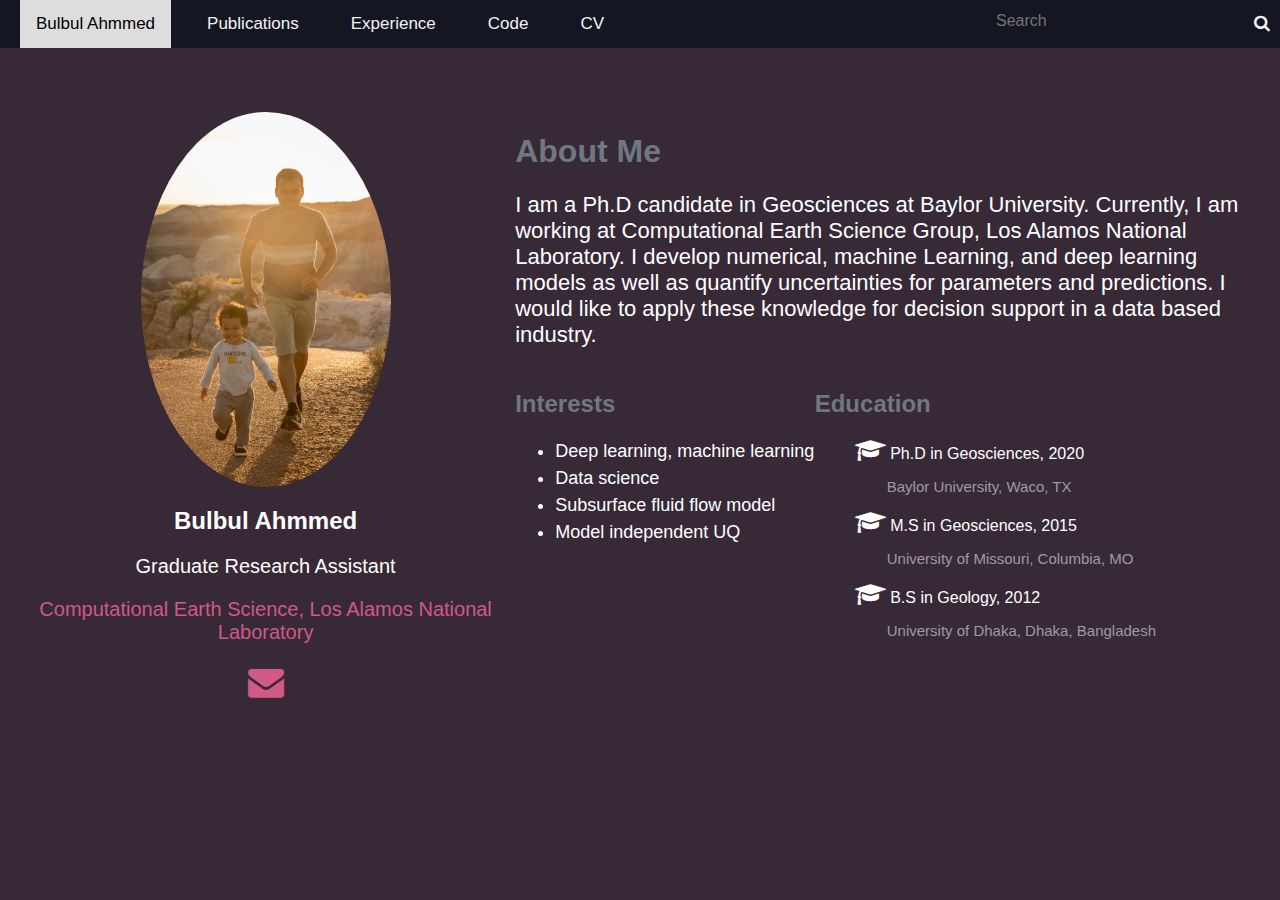
==== index.html @ 2f820716 "picture format change" ====
<!DOCTYPE html>
<html>
<head>
	<meta charset="UTF-8">
	<meta name="viewport" content="sidth=device-width,initial-scale=1.0">
	<meta http-equiv="X-UA-Compatible" content="ie=edge">
	<link rel="stylesheet" type="text/css" href="bulbulsite.css">
	<link rel="stylesheet" href="https://use.fontawesome.com/releases/v5.4.1/css/all.css">
	<link rel="stylesheet" href="https://cdnjs.cloudflare.com/ajax/libs/font-awesome/4.7.0/css/font-awesome.min.css">
	
	<title>Bulbul Ahmmed</title>
</head>

<body>
	<div id="navbar">
		  <a class="active" href="javascript:void(0)">Bulbul Ahmmed</a>
		  <a href="javascript:void(0)">Publications</a>
		  <a href="javascript:void(0)">Experience</a>
		  <a href="javascript:void(0)">Code</a>
		  <a href="javascript:void(0)">CV</a>
		
			<div class="search_box">
				<input class="input_box" type="text" name="" placeholder="Search">
				<a class="btn" href="#">
					<i class="fa fa-search"></i>
				</a>
			</div>
	</div>
	<section class="section-a">
		<div class="left">
			<img src="mysite2.jpg">
			<h2>Bulbul Ahmmed</h2>
			<p>Graduate Research Assistant</p>
			<p><a href="https://www.lanl.gov/org/ddste/aldcels/earth-environmental-sciences/computational-earth-science/index.php">Computational Earth Science, Los Alamos National Laboratory</a></p>			
			<p>
				<a href="mailto:geobgeo@yahoo.com">
				<i class="fa fa-envelope" style="font-size:36px"></i></a>
			</p>
		</div>
		
		<div class="right">
			<h1>About Me</h1>
			<p>I am a Ph.D candidate in Geosciences at Baylor University. 
			Currently, I am working at Computational Earth Science Group, Los Alamos National Laboratory.
			I develop numerical, machine Learning, and deep learning models as well as quantify uncertainties for parameters and predictions.
			I would like to apply these knowledge for decision support in a data based industry.</p>
			
			<div class="education">
				<div class="interest">
					<h2>Interests</h2>
					<ul>
						<li>Deep learning, machine learning</li>
						<li>Data science</li>
						<li>Subsurface fluid flow model</li>
						<li>Model independent UQ</li>
					</ul>
				</div>
				<div class="edu">
					<h2>Education</h2>
					<ul>
						<li><i class="fa fa-graduation-cap" style="font-size:24px"></i> Ph.D in Geosciences, 2020</li>
						<p>Baylor University, Waco, TX</p>
						<li><i class="fa fa-graduation-cap" style="font-size:24px"></i> M.S in Geosciences, 2015</li>
						<p>University of Missouri, Columbia, MO</p>
						<li><i class="fa fa-graduation-cap" style="font-size:24px"></i> B.S in Geology, 2012</li>
						<p>University of Dhaka, Dhaka, Bangladesh</p>
					</ul>
				</div>
			</div>
		</div>
	</section>
	
	<section class="int_edu">
		
	</section>
	
	<footer>
		
	</footer>
	
	<script>
		window.onscroll = function() {myFunction()};

		var navbar = document.getElementById("navbar");
		var sticky = navbar.offsetTop;

		function myFunction() {
		  if (window.pageYOffset >= sticky) {
			navbar.classList.add("sticky")
		  } else {
			navbar.classList.remove("sticky");
		  }
		}
	</script>	
</body>
</html>
---- bulbulsite.css ----
body{
	margin:0;
	font-family:Arial, Helvetica, sans-serif;
	background:#372936;
	color:#fff;
	grid-template-columns:auto;
	grid-template-rows:auto 60% 40%;
	grid-template-areas:
	"header"
	"body"
	"footer";
}

#navbar {
  overflow: hidden;
  background-color: #141622;
}

#navbar a {
  float: left;
  display: inline-block;
  color: #f2f2f2;
  white-space:nowrap;
  text-align: center;
  padding: 14px 16px;
  text-decoration: none;
  font-size: 17px;
  margin-left: 20px;
}

#navbar a:hover {
  background-color: #ddd;
  color: black;
}

#navbar a.active {
  background-color: #ddd;
  color: black;
}

.search_box{
	float:right;
	background-color:;
	padding: 0px;
	border-radius: 50px;
	height:45px;
	position:center;
}

.input_box{
	border: none;
	outline: none;
	background: none;
	float: left;
	padding-left: 10px;
	color: #fff;
	font-size: 16px;
	transition: .4s all;
	line-height: 40px;
	width: 220px;
}

.btn{
	color: #ddd;
	float:right;
	text-decoration:none;
	width:10px;
	height:10px;
	line-height:10px;
	text-align:center;
	border-radius:50%;
}

.search_box:hover .input_box{
	width: 220px;
	padding:0 6px;
}

img{
	width:250px;
	border-radius:70%;
	margin-left:auto;
	margin-right:auto;
	display:block;
}

.section-a{
	display:grid;
	grid-template-columns:40% auto;
	padding:4em 1em;
	grid-area:body;	
}

.left h2{
	text-align:center;
}
.left p{
	text-align:center;
	font-size:20px;
}
.left a{
	color:#D05985;
}

.left a:link{
	text-decoration:none;
}

.left a:hover{
	text-decoration:underline;
}
.left i:hover{
	opacity: 1;
	background-color:#272939;
	transition: .4s all;
}
.right p{
	font-size:22px;
}
.right h1{
	color:#6F7881;
}

.education{
	display:grid;
	grid-template-columns:40% auto;
	padding-top:0;
}

.interest h2{
	color:#6F7881;
}

.interest li{
	font-size:18px;
	line-height:1.5;
}
.edu h2{
	color:#6F7881;
}

.edu ul{
	list-style-type:none;
}
.edu p{
	font-size:15px;
	padding-left:32px;
	color:#9B9CA1;
}

.sticky {
  position: fixed;
  top: 0;
  width: 100%;
}

.sticky + .content {
  padding-top: 60px;
}

@media only screen and (max-width:600px){
	body{
		grid-template-areas:
			"header"
			"body"
			"footer";
	}
	.section-a{
		grid-template-columns:auto;
		grid-template-rows:auto;
	}
	ul, .education{
		grid-template-columns:auto;
		grid-template-rows:auto;
	}
}
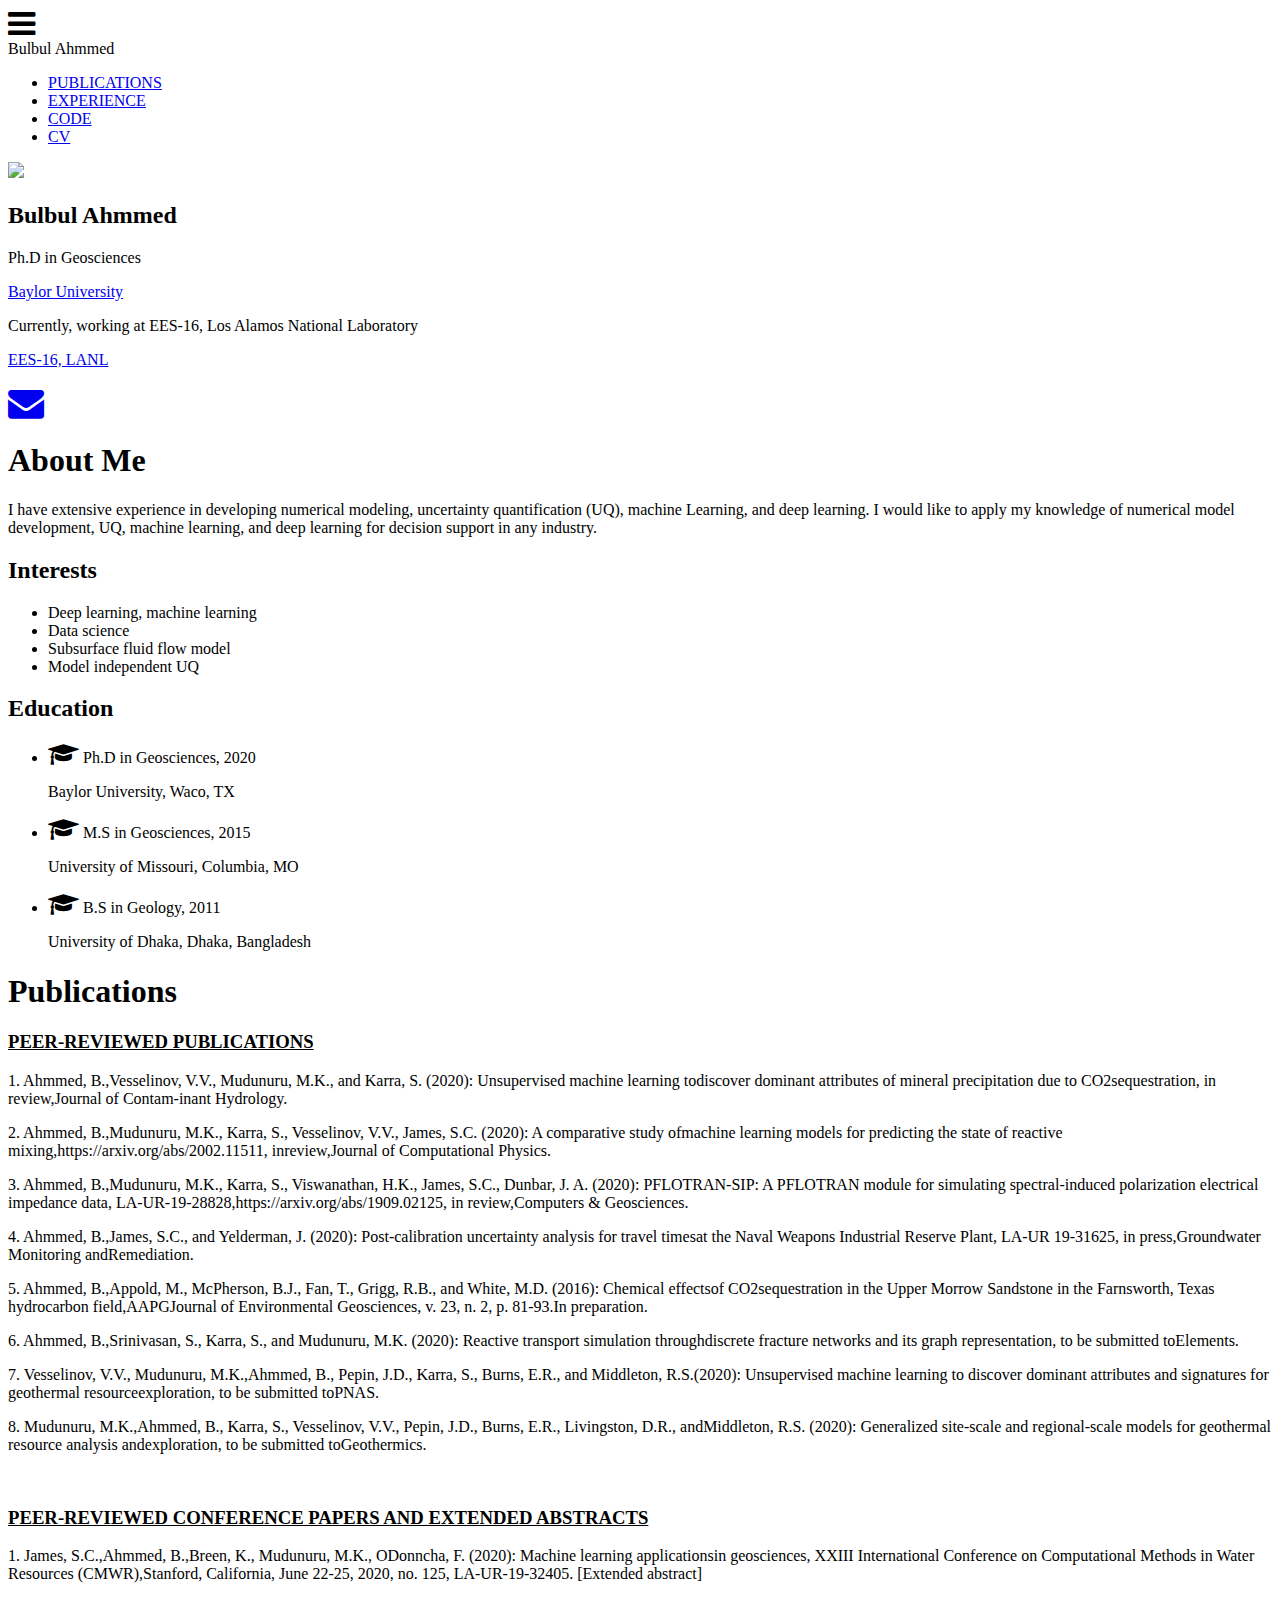
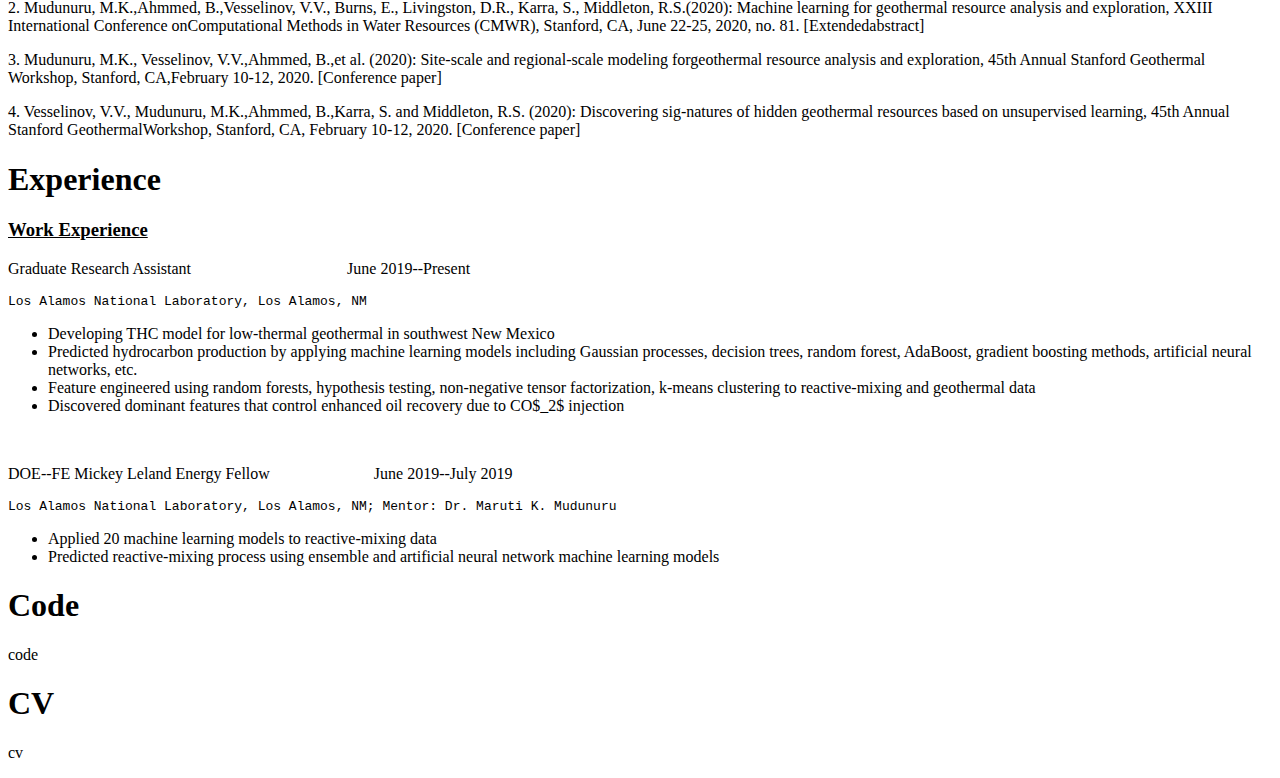
==== commit a5d037be: "Update tab" ====
--- a/index.html
+++ b/index.html
@@ -1,37 +1,44 @@
 <!DOCTYPE html>
-<html>
+<html lang="en">
 <head>
-	<meta charset="UTF-8">
-	<meta name="viewport" content="sidth=device-width,initial-scale=1.0">
-	<meta http-equiv="X-UA-Compatible" content="ie=edge">
-	<link rel="stylesheet" type="text/css" href="bulbulsite.css">
-	<link rel="stylesheet" href="https://use.fontawesome.com/releases/v5.4.1/css/all.css">
-	<link rel="stylesheet" href="https://cdnjs.cloudflare.com/ajax/libs/font-awesome/4.7.0/css/font-awesome.min.css">
-	
-	<title>Bulbul Ahmmed</title>
+      <meta charset="UTF-8">
+      <meta name="viewport" content="width=device-width, initial-scale=1.0">
+      <meta http-equiv="X-UA-Compatible" content="ie=edge">
+      <title>Bulbul Ahmmed</title>
+      <link rel="stylesheet" href="style.css">
+      <link rel="stylesheet" href="https://maxcdn.bootstrapcdn.com/font-awesome/4.7.0/css/font-awesome.min.css">
+      <script src="https://code.jquery.com/jquery-3.3.1.js"></script>
 </head>
+<body>
+      <div class="wrapper">
+            <header>
+                <nav>
+					<div class="menu-icon">
+                        <i class="fa fa-bars fa-2x"></i>
+                    </div>
 
-<body>
-	<div id="navbar">
-		  <a class="active" href="javascript:void(0)">Bulbul Ahmmed</a>
-		  <a href="javascript:void(0)">Publications</a>
-		  <a href="javascript:void(0)">Experience</a>
-		  <a href="javascript:void(0)">Code</a>
-		  <a href="javascript:void(0)">CV</a>
-		
-			<div class="search_box">
-				<input class="input_box" type="text" name="" placeholder="Search">
-				<a class="btn" href="#">
-					<i class="fa fa-search"></i>
-				</a>
-			</div>
-	</div>
-	<section class="section-a">
+                    <div class="name">
+                        Bulbul Ahmmed
+                    </div>
+                    <div class="menu">
+                        <ul>
+                            <li><a href="#">PUBLICATIONS</a></li>
+                            <li><a href="#">EXPERIENCE</a></li>
+                            <li><a href="#">CODE</a></li>
+							<li><a href="#">CV</a></li>
+                        </ul>
+                    </div>
+                </nav>
+            </header>
+
+    <section class="section-a">
 		<div class="left">
-			<img src="mysite2.jpg">
+			<img src="Humayan.jpg">
 			<h2>Bulbul Ahmmed</h2>
-			<p>Graduate Research Assistant</p>
-			<p><a href="https://www.lanl.gov/org/ddste/aldcels/earth-environmental-sciences/computational-earth-science/index.php">Computational Earth Science, Los Alamos National Laboratory</a></p>			
+			<p>Ph.D in Geosciences</p>
+			<p><a href="https://www.baylor.edu/">Baylor University</a></p>
+			<p>Currently, working at EES-16, Los Alamos National Laboratory</p>
+			<p><a href="https://www.lanl.gov/org/ddste/aldcels/earth-environmental-sciences/computational-earth-science/index.php">EES-16, LANL</a></p>	
 			<p>
 				<a href="mailto:geobgeo@yahoo.com">
 				<i class="fa fa-envelope" style="font-size:36px"></i></a>
@@ -40,10 +47,8 @@
 		
 		<div class="right">
 			<h1>About Me</h1>
-			<p>I am a Ph.D candidate in Geosciences at Baylor University. 
-			Currently, I am working at Computational Earth Science Group, Los Alamos National Laboratory.
-			I develop numerical, machine Learning, and deep learning models as well as quantify uncertainties for parameters and predictions.
-			I would like to apply these knowledge for decision support in a data based industry.</p>
+			<p>I have extensive experience in developing numerical modeling, uncertainty quantification (UQ), machine Learning, and deep learning.
+				I would like to apply my knowledge of numerical model development, UQ, machine learning, and deep learning for decision support in any industry.</p>
 			
 			<div class="education">
 				<div class="interest">
@@ -62,35 +67,108 @@
 						<p>Baylor University, Waco, TX</p>
 						<li><i class="fa fa-graduation-cap" style="font-size:24px"></i> M.S in Geosciences, 2015</li>
 						<p>University of Missouri, Columbia, MO</p>
-						<li><i class="fa fa-graduation-cap" style="font-size:24px"></i> B.S in Geology, 2012</li>
+						<li><i class="fa fa-graduation-cap" style="font-size:24px"></i> B.S in Geology, 2011</li>
 						<p>University of Dhaka, Dhaka, Bangladesh</p>
 					</ul>
 				</div>
 			</div>
 		</div>
 	</section>
-	
-	<section class="int_edu">
+	<section class="section-b">
+		<div class="publications">
+			<h1 class="pub">Publications</h1>
+		</div>
+
+		<div class="publications_detail">
+			<h3><u>PEER-REVIEWED PUBLICATIONS</u></h3>
+			<p>1. Ahmmed, B.,Vesselinov, V.V., Mudunuru, M.K., and Karra, S. (2020): Unsupervised machine learning todiscover dominant attributes of mineral precipitation due to CO2sequestration, in review,Journal of Contam-inant Hydrology.</p>			
+			<p>2. Ahmmed, B.,Mudunuru,  M.K.,  Karra,  S.,  Vesselinov,  V.V.,  James,  S.C. (2020):  A comparative study ofmachine learning models for predicting the state of reactive mixing,https://arxiv.org/abs/2002.11511, inreview,Journal of Computational Physics.</p>
+			<p>3. Ahmmed, B.,Mudunuru, M.K., Karra, S., Viswanathan, H.K., James, S.C., Dunbar, J. A. (2020): PFLOTRAN-SIP: A PFLOTRAN module for simulating spectral-induced polarization electrical impedance data, LA-UR-19-28828,https://arxiv.org/abs/1909.02125, in review,Computers & Geosciences.</p>
+			<p>4. Ahmmed, B.,James, S.C., and Yelderman, J. (2020): Post-calibration uncertainty analysis for travel timesat the Naval Weapons Industrial Reserve Plant, LA-UR 19-31625, in press,Groundwater Monitoring andRemediation.</p>
+			<p>5. Ahmmed, B.,Appold, M., McPherson, B.J., Fan, T., Grigg, R.B., and White, M.D. (2016): Chemical effectsof CO2sequestration in the Upper Morrow Sandstone in the Farnsworth, Texas hydrocarbon field,AAPGJournal of Environmental Geosciences, v. 23, n. 2, p. 81-93.In preparation.</p>
+			<p>6. Ahmmed, B.,Srinivasan, S., Karra, S., and Mudunuru, M.K. (2020): Reactive transport simulation throughdiscrete fracture networks and its graph representation, to be submitted toElements.</p>
+			<p>7. Vesselinov, V.V., Mudunuru, M.K.,Ahmmed, B., Pepin, J.D., Karra, S., Burns, E.R., and Middleton, R.S.(2020): Unsupervised machine learning to discover dominant attributes and signatures for geothermal resourceexploration, to be submitted toPNAS.</p>
+			<p>8. Mudunuru, M.K.,Ahmmed, B., Karra, S., Vesselinov, V.V., Pepin, J.D., Burns, E.R., Livingston, D.R., andMiddleton, R.S. (2020): Generalized site-scale and regional-scale models for geothermal resource analysis andexploration, to be submitted toGeothermics.</p>
+			<br>
+			<h3><u>PEER-REVIEWED CONFERENCE PAPERS AND EXTENDED ABSTRACTS</u></h3>
+			<p>1.  James, S.C.,Ahmmed, B.,Breen, K., Mudunuru, M.K., ODonncha, F. (2020): Machine learning applicationsin  geosciences,  XXIII  International  Conference  on  Computational  Methods  in  Water  Resources  (CMWR),Stanford, California, June 22-25, 2020, no.  125, LA-UR-19-32405.  [Extended abstract]</p>
+			<p>2.  Mudunuru, M.K.,Ahmmed, B.,Vesselinov, V.V., Burns, E., Livingston, D.R., Karra, S., Middleton, R.S.(2020):  Machine learning for geothermal resource analysis and exploration, XXIII International Conference onComputational Methods in Water Resources (CMWR), Stanford, CA, June 22-25, 2020, no.  81.  [Extendedabstract]</p>
+			<p>3.  Mudunuru, M.K., Vesselinov, V.V.,Ahmmed, B.,et al.  (2020):  Site-scale and regional-scale modeling forgeothermal  resource  analysis  and  exploration,  45th  Annual  Stanford  Geothermal  Workshop,  Stanford,  CA,February 10-12, 2020.  [Conference paper]</p>
+			<p>4.  Vesselinov,  V.V.,  Mudunuru,  M.K.,Ahmmed, B.,Karra,  S. and Middleton,  R.S. (2020):  Discovering sig-natures  of  hidden  geothermal  resources  based  on  unsupervised  learning,  45th  Annual  Stanford  GeothermalWorkshop, Stanford, CA, February 10-12, 2020.  [Conference paper]</p>
+		</div>
 		
 	</section>
-	
-	<footer>
-		
-	</footer>
-	
-	<script>
-		window.onscroll = function() {myFunction()};
 
-		var navbar = document.getElementById("navbar");
-		var sticky = navbar.offsetTop;
+	<section class="section-c">
+		<div>
+			<h1 class="exp">Experience</h1>
+		</div>
 
-		function myFunction() {
-		  if (window.pageYOffset >= sticky) {
-			navbar.classList.add("sticky")
-		  } else {
-			navbar.classList.remove("sticky");
-		  }
-		}
-	</script>	
+		<div>
+			<h3 class=""><u>Work Experience</u></h3>
+			<p>Graduate Research Assistant &nbsp;&nbsp;&nbsp;&nbsp;&nbsp;&nbsp;&nbsp;&nbsp;&nbsp;&nbsp;&nbsp;&nbsp;&nbsp;&nbsp;&nbsp;&nbsp;&nbsp;&nbsp;&nbsp;&nbsp;&nbsp;&nbsp;&nbsp;&nbsp;
+				&nbsp;&nbsp;&nbsp;&nbsp;&nbsp;&nbsp;&nbsp;&nbsp;&nbsp;&nbsp;&nbsp;&nbsp;
+				June 2019--Present<pre>Los Alamos National Laboratory, Los Alamos, NM</pre></p>
+			<ul>
+				<li>Developing THC model for low-thermal geothermal in southwest New Mexico</li>
+				<li>Predicted hydrocarbon production by applying machine learning models including Gaussian processes, decision trees, random forest, AdaBoost, gradient boosting methods, artificial neural networks, etc.</li>
+				<li>Feature engineered using random forests, hypothesis testing, non-negative tensor factorization, k-means clustering to reactive-mixing and geothermal data</li>
+				<li>Discovered dominant features that control enhanced oil recovery due to CO$_2$ injection</li>
+			</ul>
+			<br>
+			<p>DOE--FE Mickey Leland Energy Fellow &nbsp;&nbsp;&nbsp;&nbsp;&nbsp;&nbsp;&nbsp;&nbsp;&nbsp;&nbsp;&nbsp;&nbsp;&nbsp;&nbsp;&nbsp;&nbsp;&nbsp;&nbsp;&nbsp;&nbsp;&nbsp;&nbsp;&nbsp;&nbsp;
+				June 2019--July 2019<pre>Los Alamos National Laboratory, Los Alamos, NM; Mentor: Dr. Maruti K. Mudunuru</pre></p>
+			<ul>
+				<li>Applied 20 machine learning models to reactive-mixing data</li>
+				<li>Predicted reactive-mixing process using ensemble and artificial neural network machine learning models</li>
+			</ul>	
+		</div>
+	</section>
+
+	<section class="section-d">
+		<div>
+			<h1 class="code">Code</h1>
+		</div>
+
+		<div>
+			<p>code</p>
+		</div>
+	</section>
+
+	<section class="section-e">
+		<div>
+			<h1 class="cv">CV</h1>
+		</div>
+
+		<div>
+			<p>cv</p>
+		</div>
+	</section>
+
+      <script type="text/javascript">
+
+      // Menu-toggle button
+
+      $(document).ready(function() {
+            $(".menu-icon").on("click", function() {
+                  $("nav ul").toggleClass("showing");
+            });
+      });
+
+      // Scrolling Effect
+
+      $(window).on("scroll", function() {
+            if($(window).scrollTop()) {
+                  $('nav').addClass('black');
+            }
+
+            else {
+                  $('nav').removeClass('black');
+            }
+      })
+
+
+      </script>
+
 </body>
 </html>
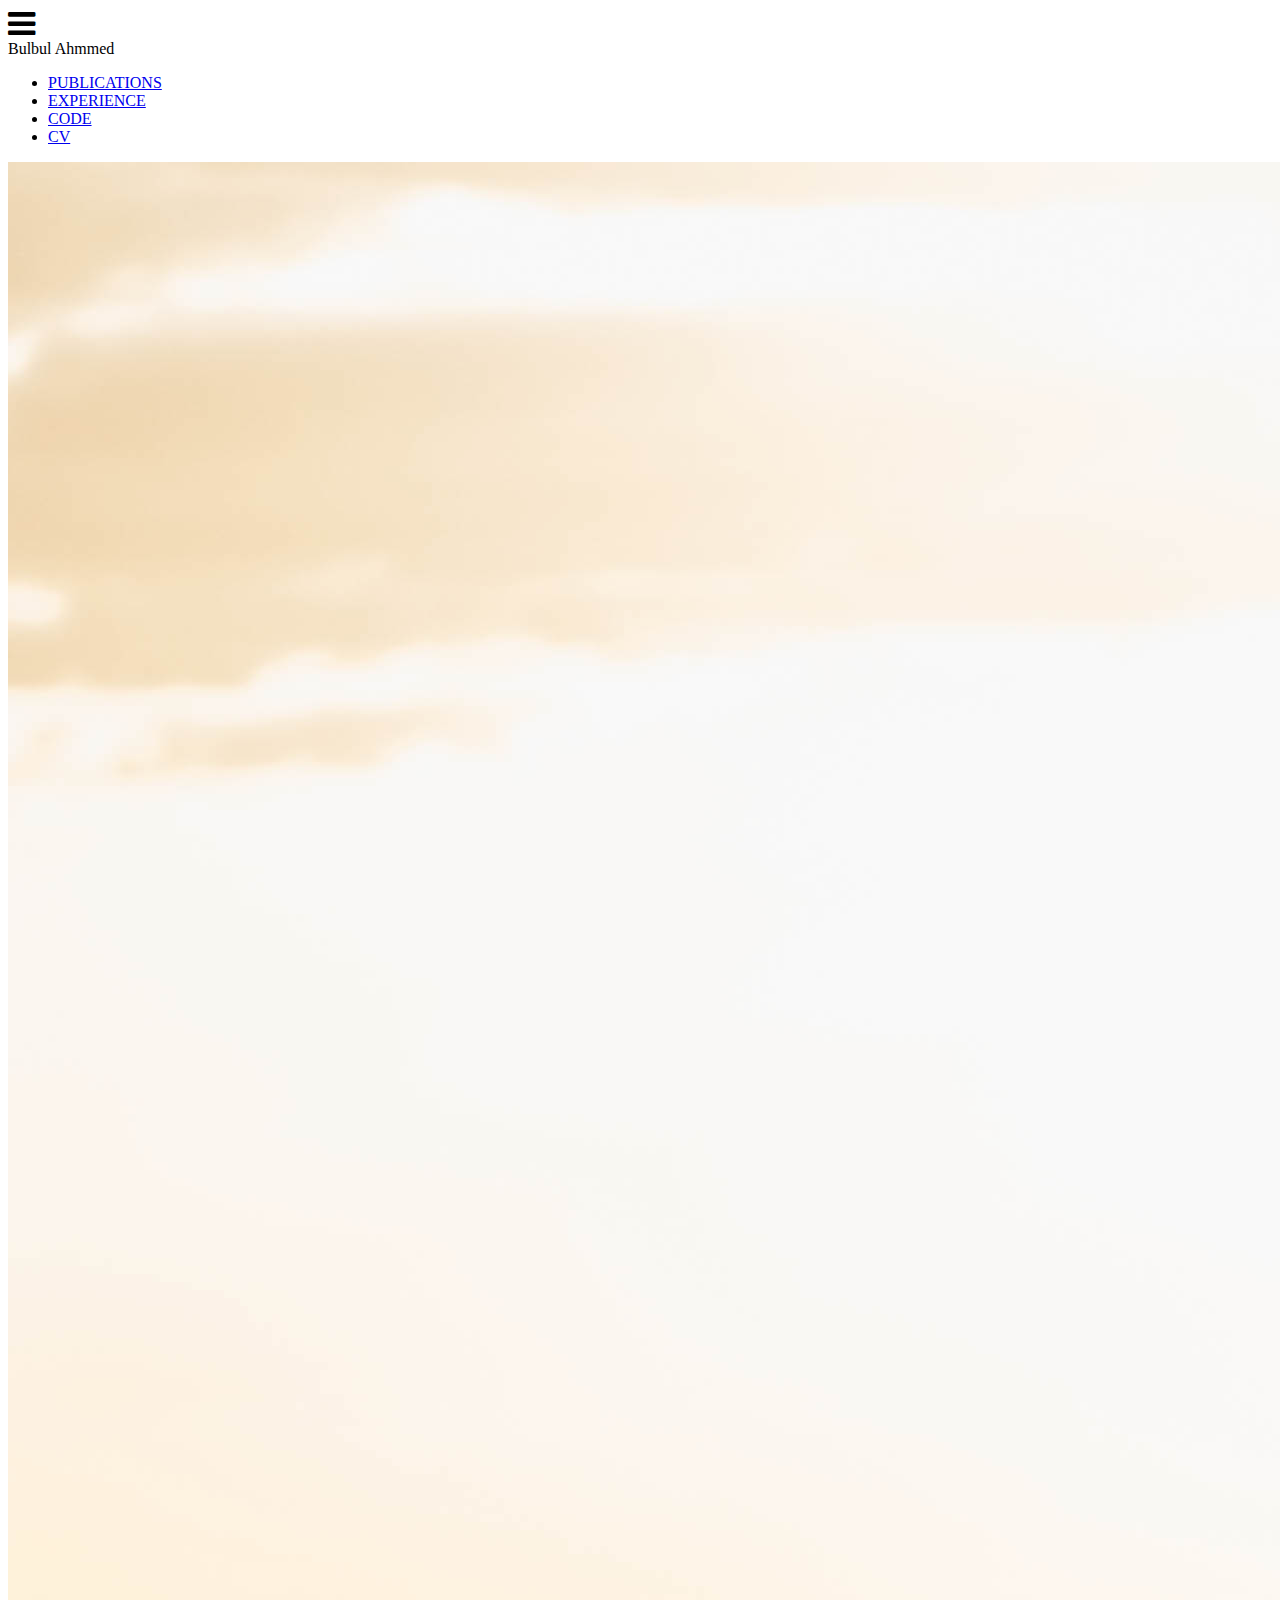
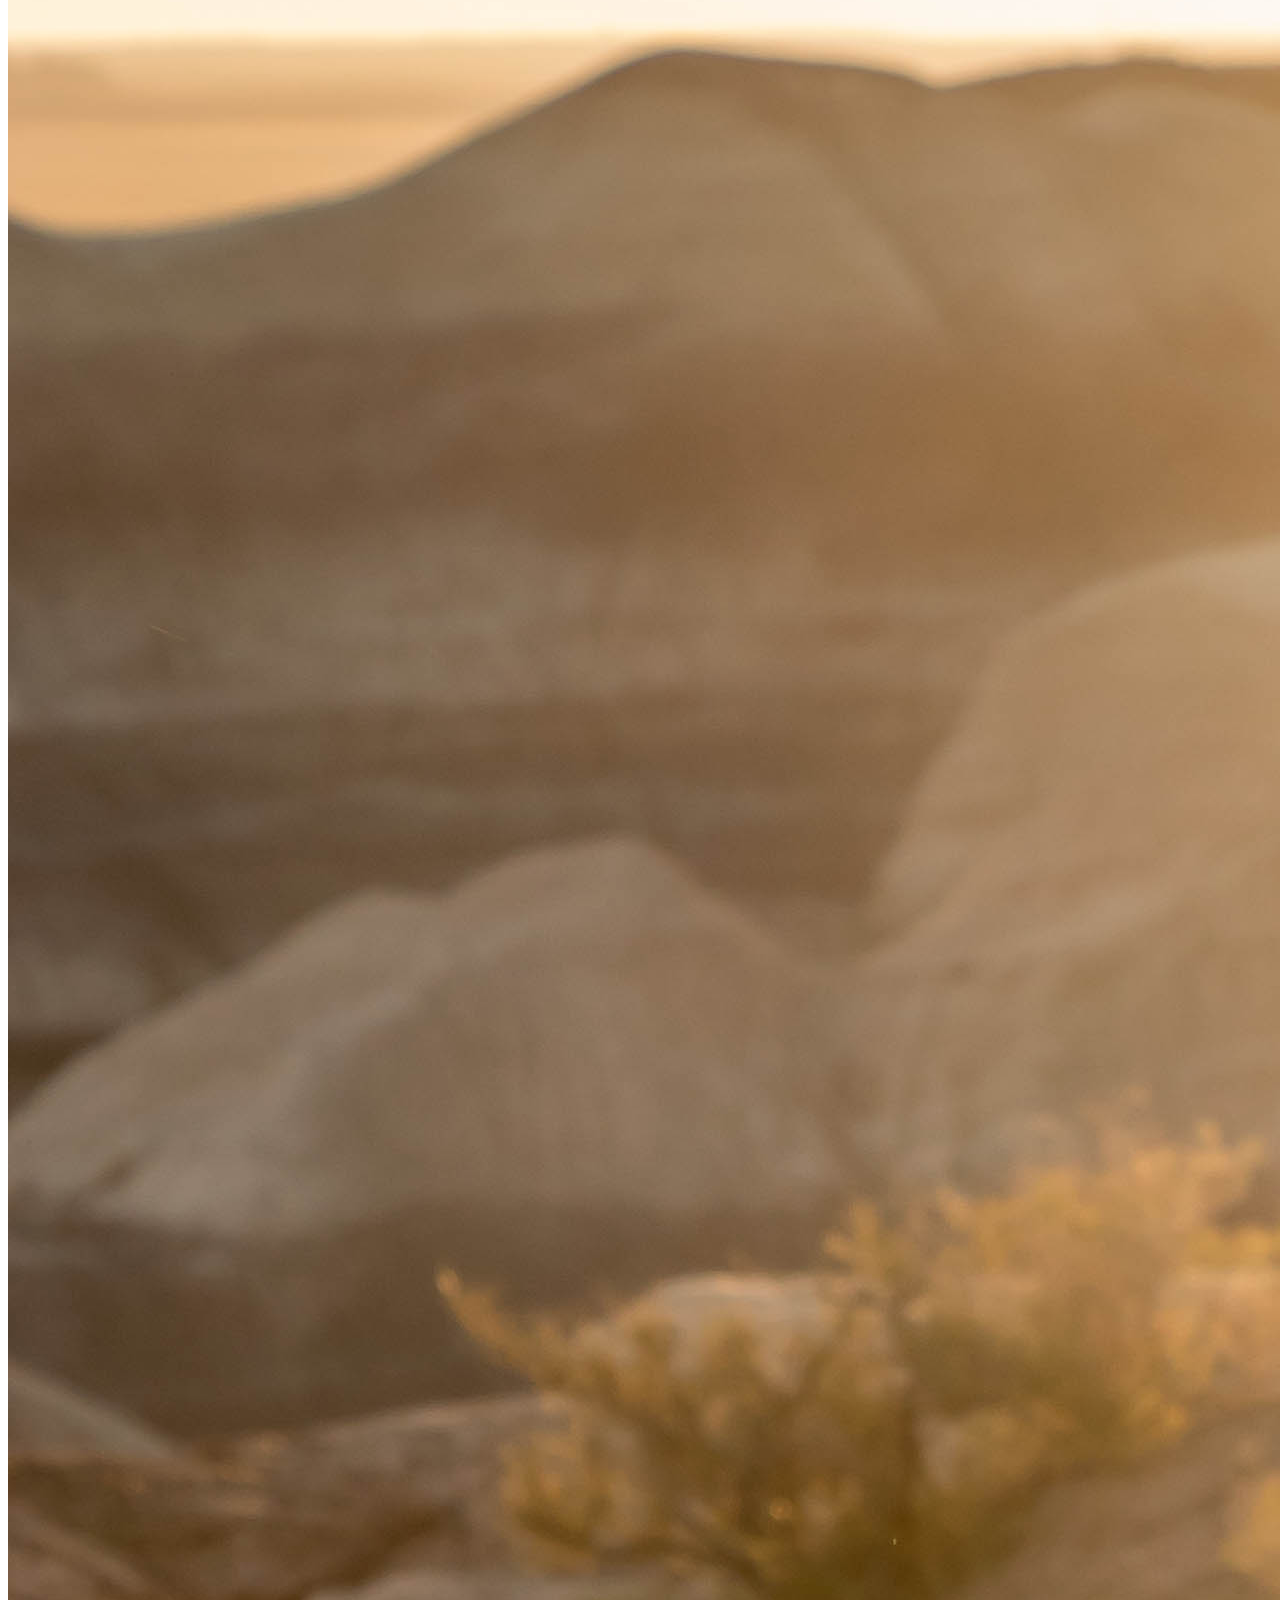
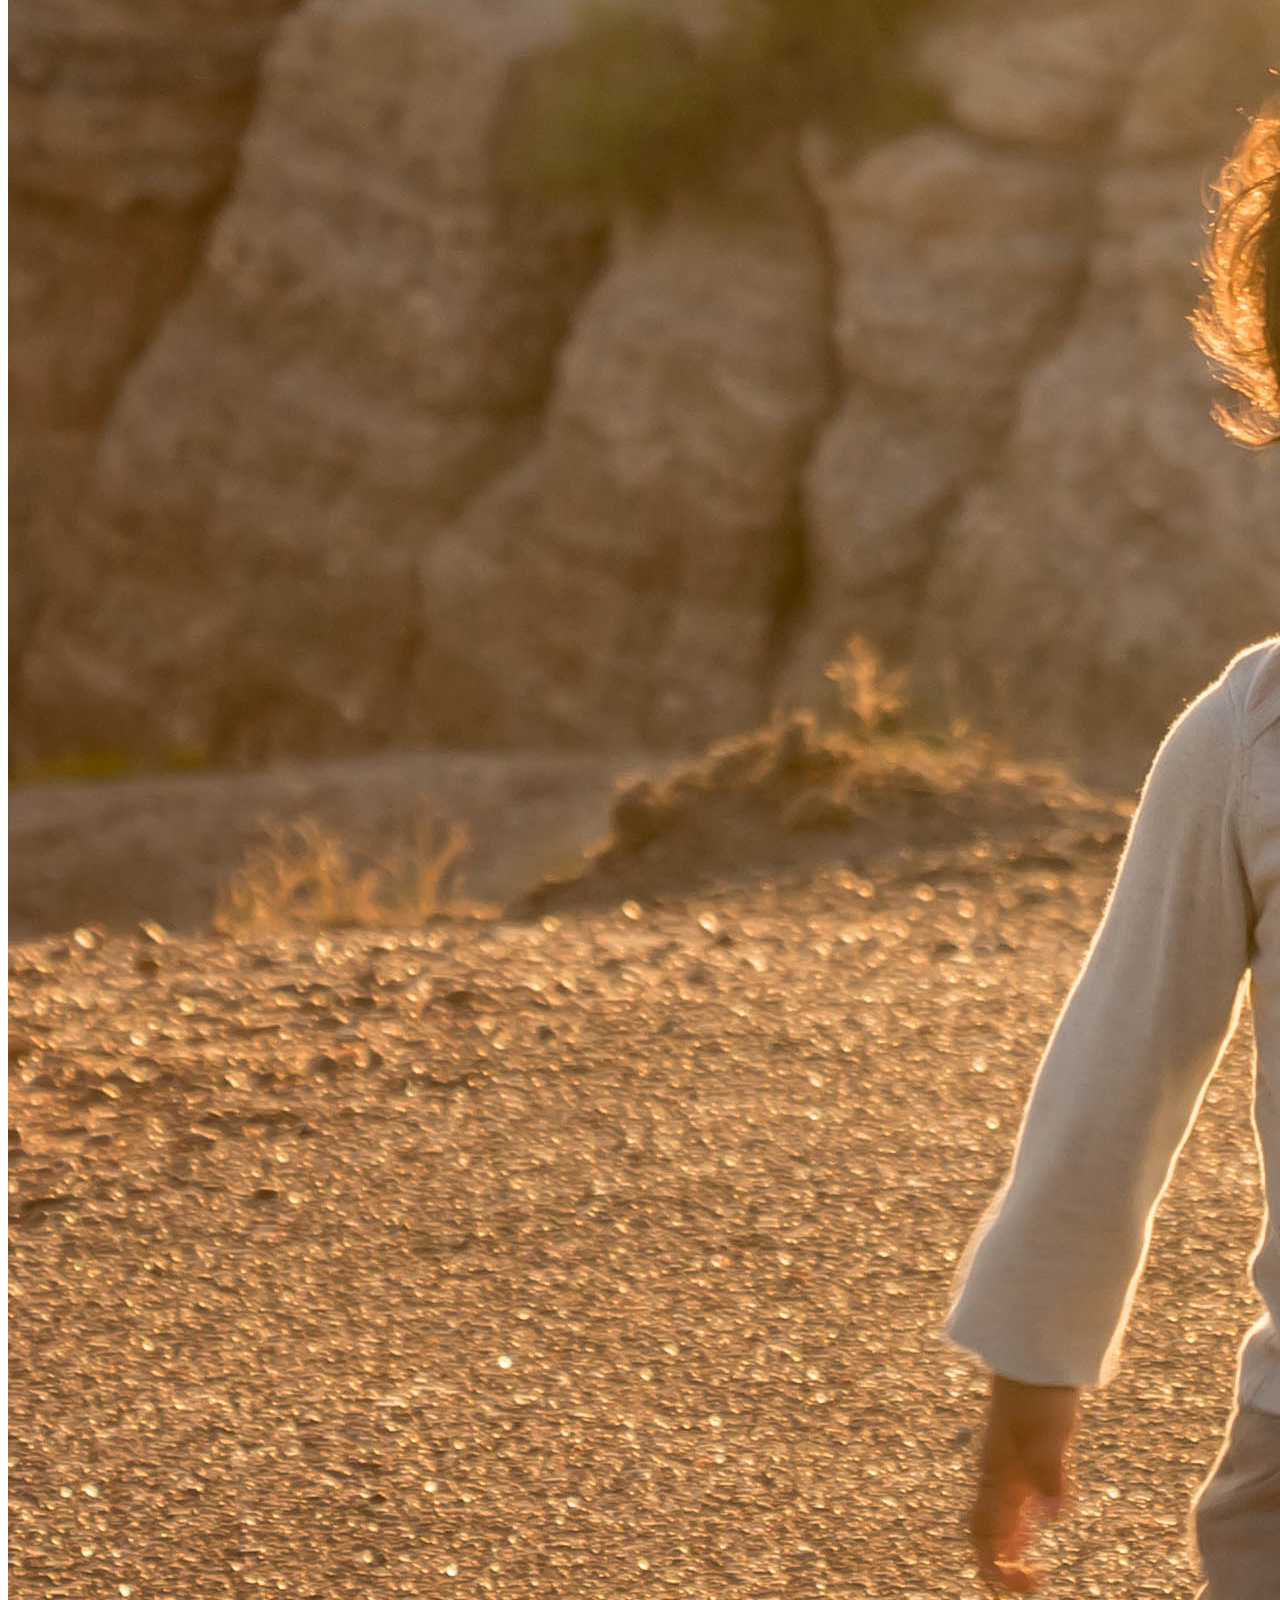
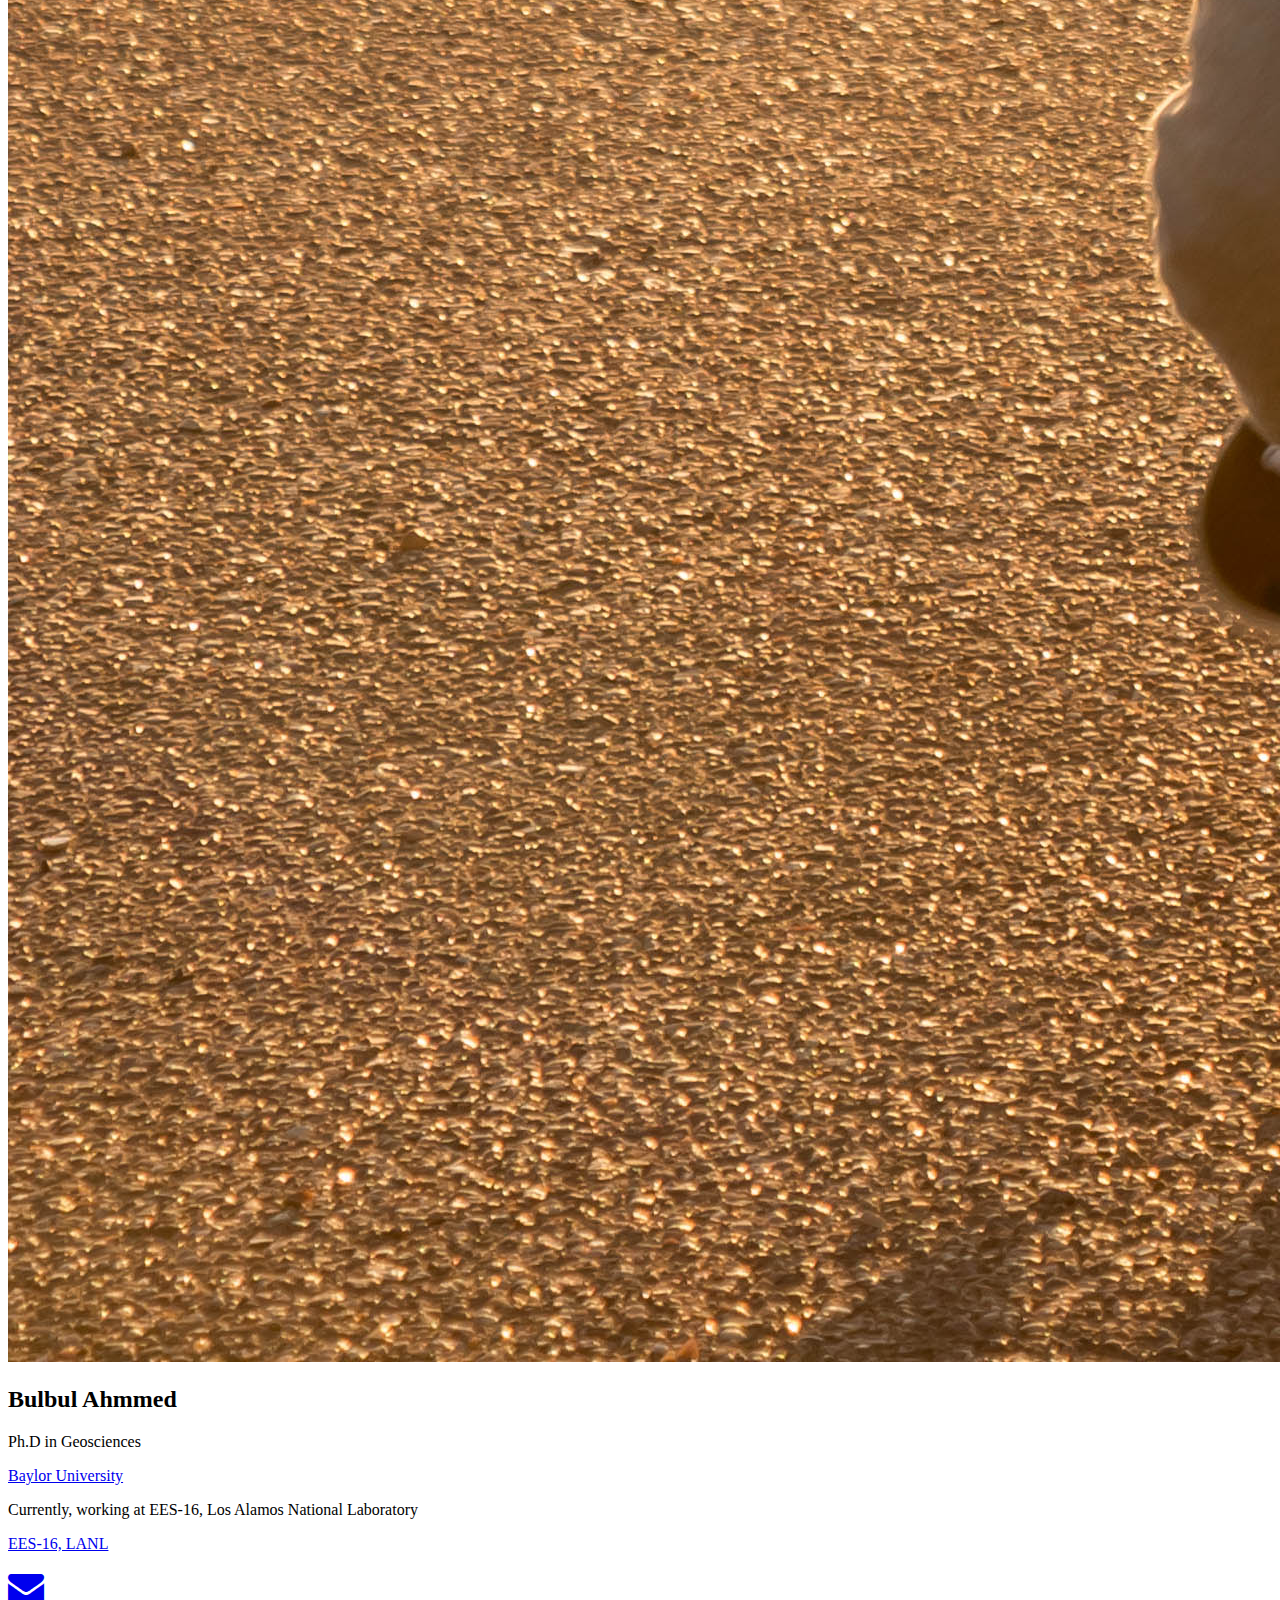
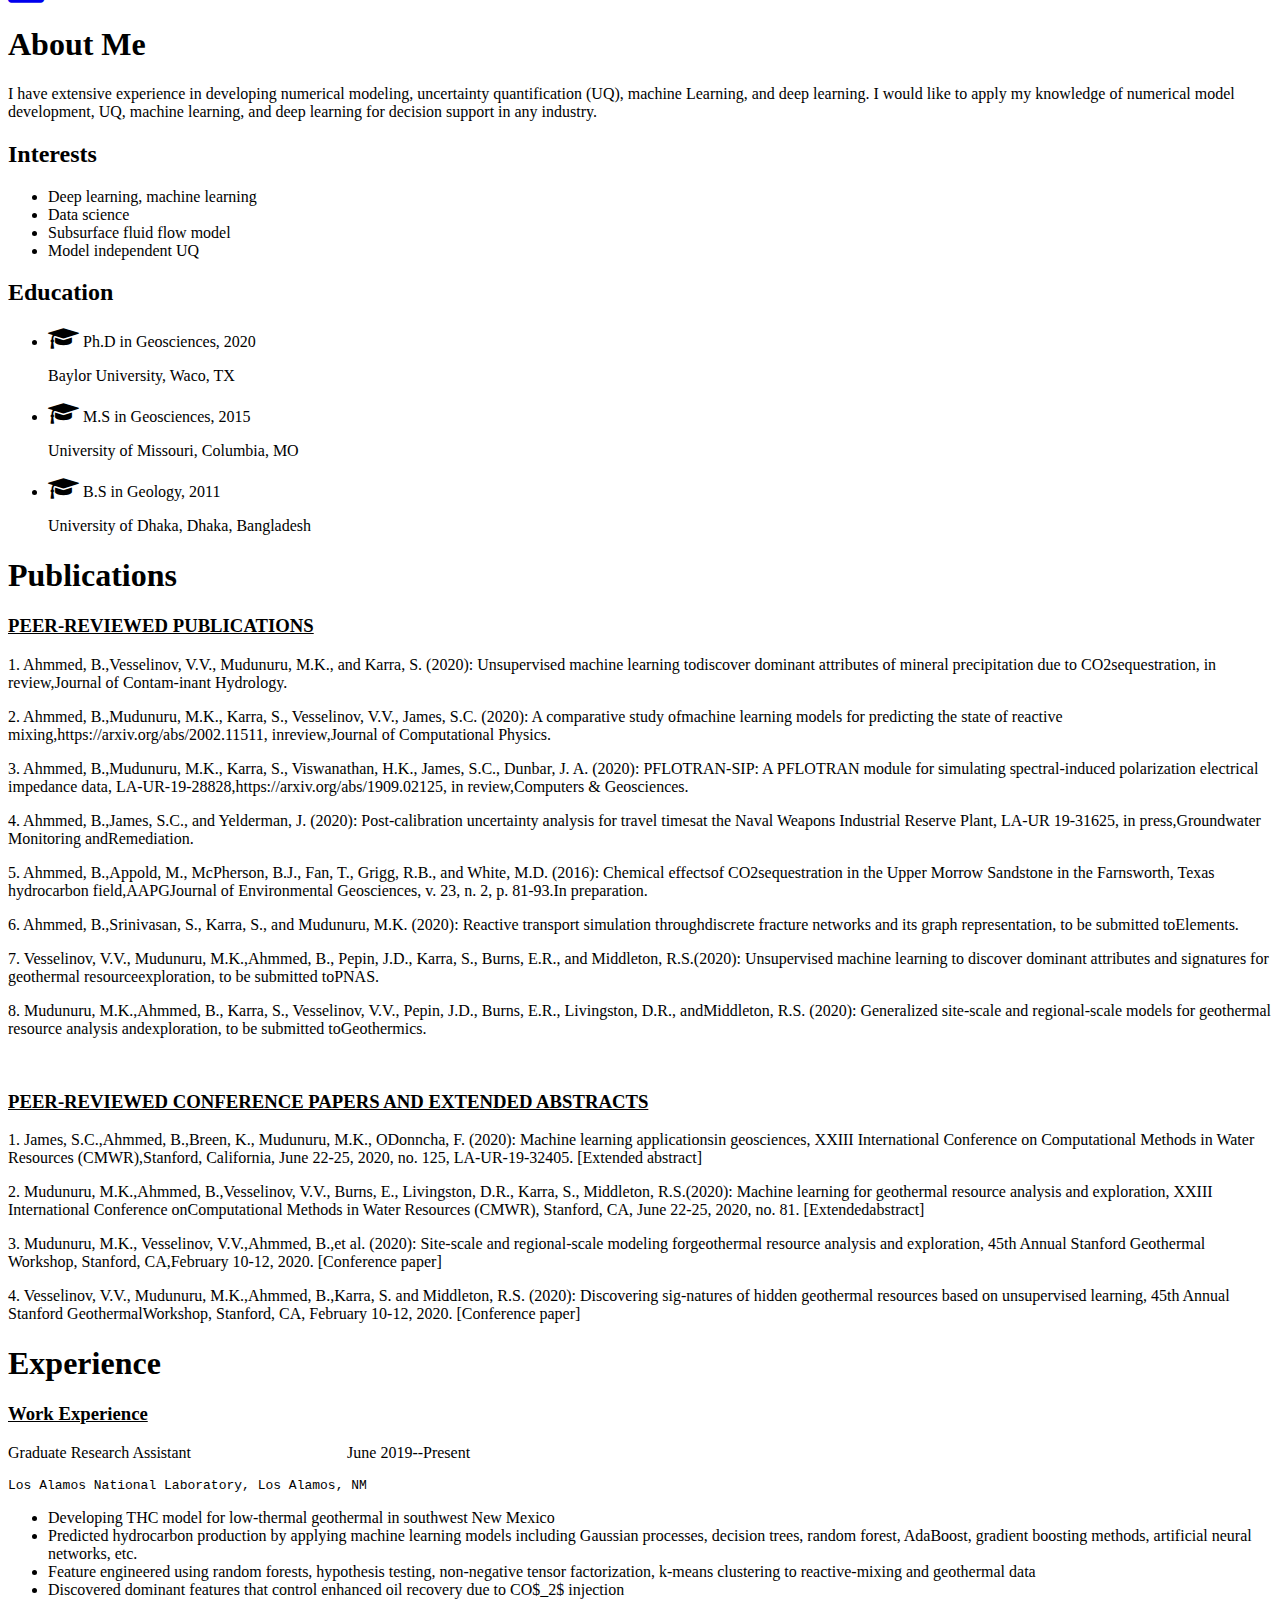
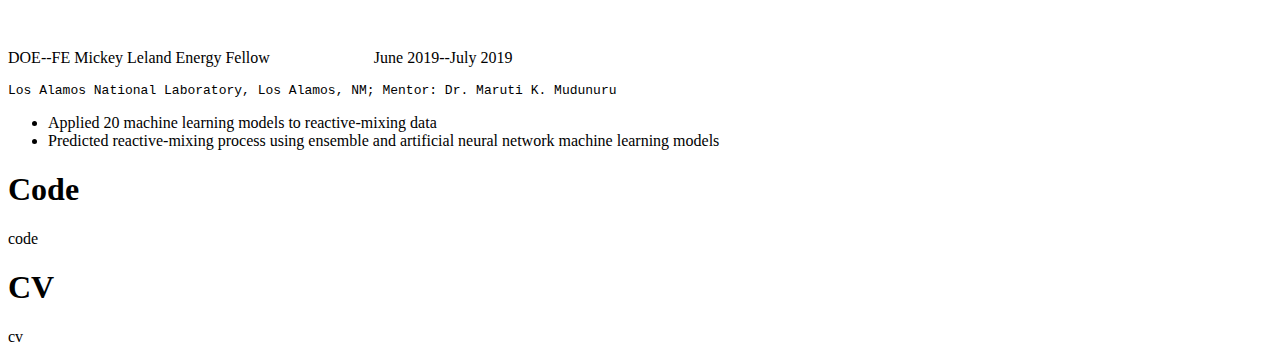
==== commit 390489e0: "Update tab" ====
--- a/index.html
+++ b/index.html
@@ -33,7 +33,7 @@
 
     <section class="section-a">
 		<div class="left">
-			<img src="Humayan.jpg">
+			<img src="mysite2.jpg">
 			<h2>Bulbul Ahmmed</h2>
 			<p>Ph.D in Geosciences</p>
 			<p><a href="https://www.baylor.edu/">Baylor University</a></p>
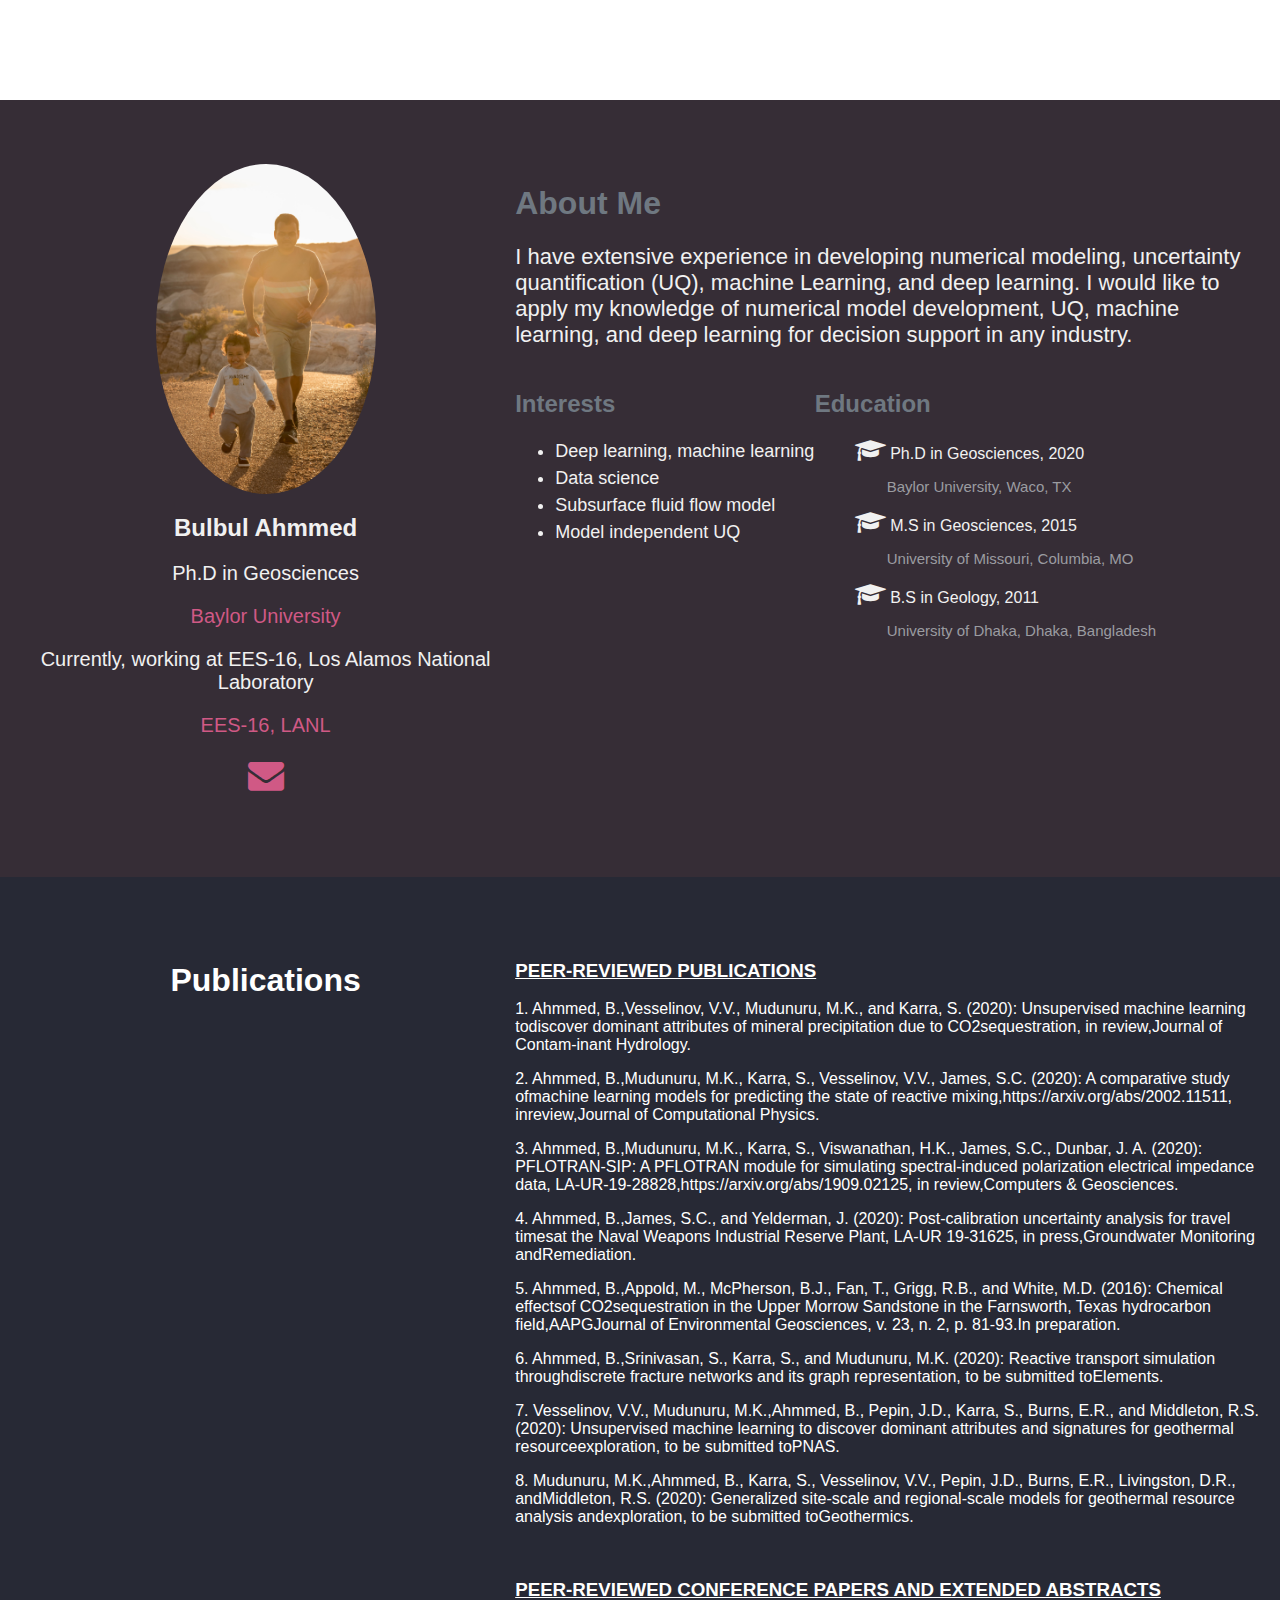
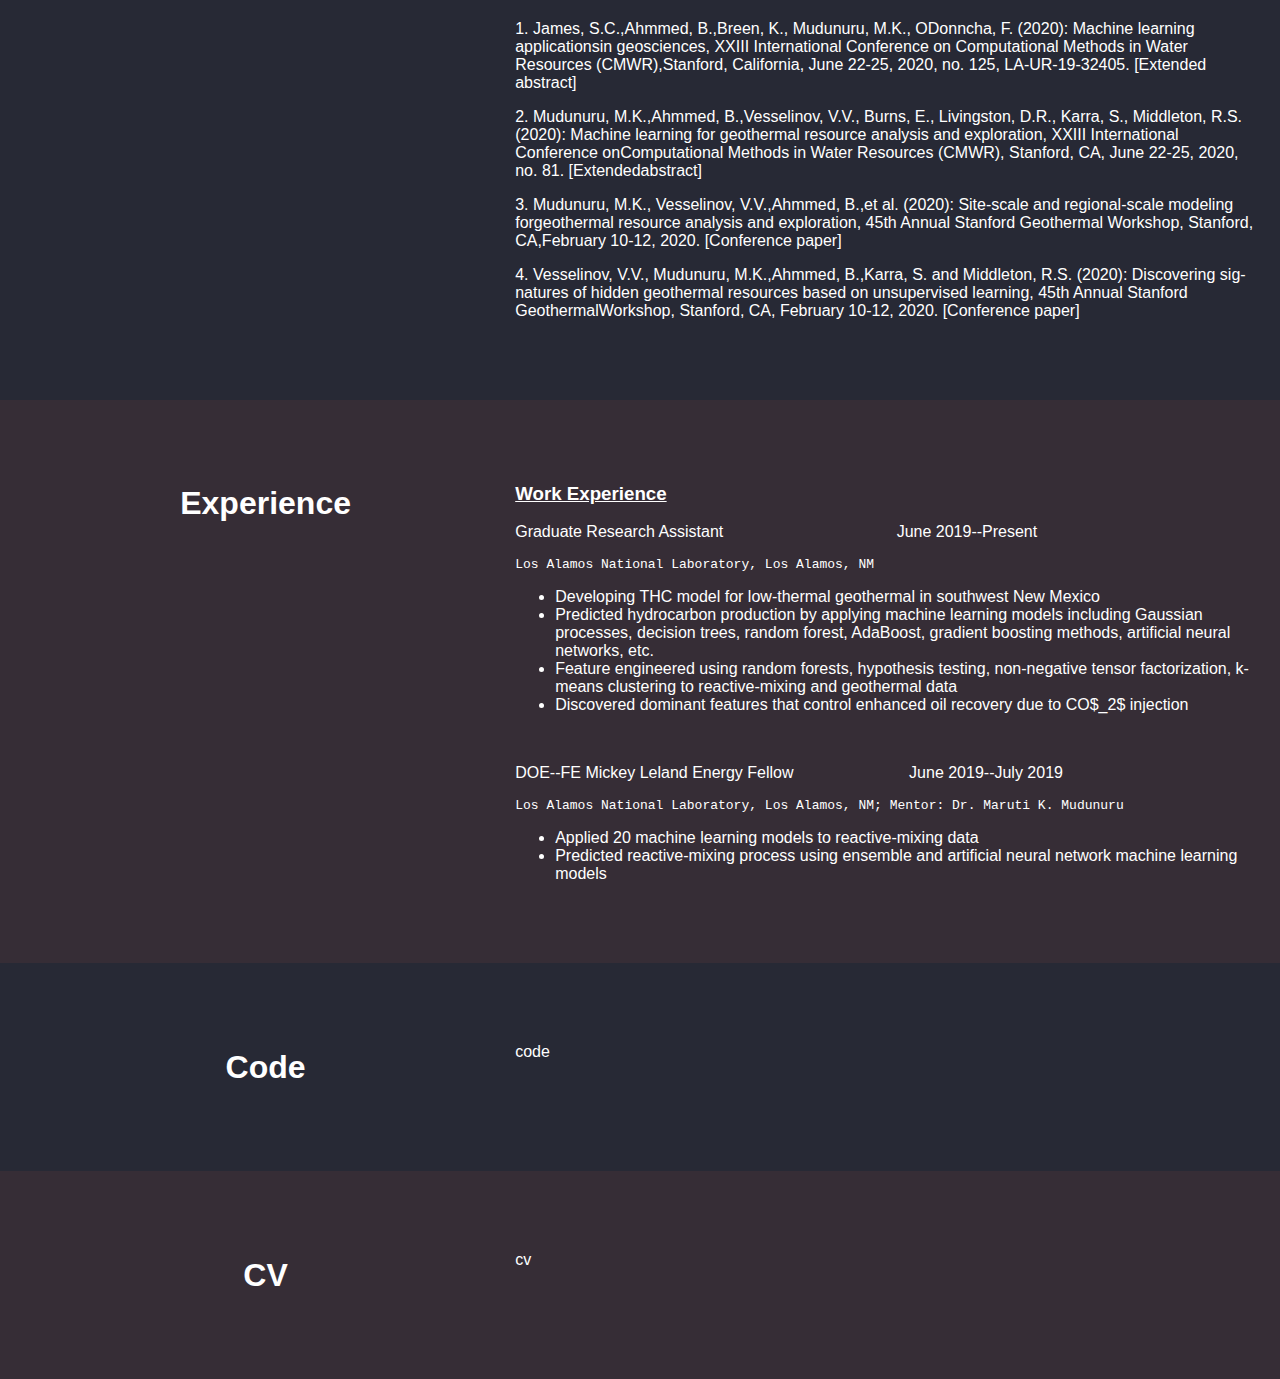
==== commit bb1f81d7: "Update tab" ====
--- a/index.html
+++ b/index.html
@@ -5,7 +5,7 @@
       <meta name="viewport" content="width=device-width, initial-scale=1.0">
       <meta http-equiv="X-UA-Compatible" content="ie=edge">
       <title>Bulbul Ahmmed</title>
-      <link rel="stylesheet" href="style.css">
+      <link rel="stylesheet" href="bulbulsite.css">
       <link rel="stylesheet" href="https://maxcdn.bootstrapcdn.com/font-awesome/4.7.0/css/font-awesome.min.css">
       <script src="https://code.jquery.com/jquery-3.3.1.js"></script>
 </head>
--- a/bulbulsite.css
+++ b/bulbulsite.css
@@ -0,0 +1,245 @@
+html, body {
+      margin: 0;
+      padding: 0;
+      width: 100%;
+}
+
+body {
+      font-family: "Helvetica Neue",sans-serif;
+      font-weight: lighter;
+}
+
+header {
+      width: 100%;
+      height: 100px;
+      background: url(road.jpg) no-repeat 50% 50%;
+      background-size: cover;
+}
+
+img{
+	width:220px;
+	border-radius:50%;
+	margin-left:auto;
+	margin-right:auto;
+	display:block;
+}
+
+.section-a{
+	background-color:#362d36;
+	display:grid;
+	grid-template-columns:40% auto;
+	padding:4em 1em;	
+}
+
+.left h2{
+	text-align:center;
+	color:#f1f1f1;
+}
+.left p{
+	text-align:center;
+	font-size:20px;
+	color:#f1f1f1;
+}
+.left a{
+	color:#D05985;
+}
+
+.left a:link{
+	text-decoration:none;
+}
+
+.left a:hover{
+	text-decoration:underline;
+}
+.left i:hover{
+	opacity: 1;
+	background-color:#272939;
+	transition: .4s all;
+}
+.right p{
+	font-size:22px;
+	color:#f1f1f1;
+}
+.right h1{
+	color:#6F7881;
+}
+
+.education{
+	display:grid;
+	grid-template-columns:40% auto;
+	padding-top:0;
+}
+
+.interest h2{
+	color:#6F7881;
+}
+
+.interest li{
+	font-size:18px;
+	line-height:1.5;
+	color:#f1f1f1;
+}
+.edu h2{
+	color:#6F7881;
+}
+
+.edu ul{
+	list-style-type:none;
+	color:#f1f1f1;
+}
+.edu p{
+	font-size:15px;
+	padding-left:32px;
+	color:#9B9CA1;
+}
+
+.section-b{
+	background-color:#272935;
+	display:grid;
+	grid-template-columns:40% auto;
+      padding:4em 1em;
+      color:white;	
+}
+.pub{
+      text-align: center;
+}
+
+.section-c{
+	background-color:#362d36;
+	display:grid;
+	grid-template-columns:40% auto;
+      padding:4em 1em;
+      color:white;	
+}
+.exp{
+      text-align: center;
+}
+.section-d{
+	background-color:#272935;
+	display:grid;
+	grid-template-columns:40% auto;
+      padding:4em 1em;
+      color:white;	
+}
+.code{
+      text-align: center;
+}
+.section-e{
+	background-color:#362d36;
+	display:grid;
+	grid-template-columns:40% auto;
+      padding:4em 1em;
+      color:white;	
+}
+.cv{
+      text-align: center;
+}
+
+.name {
+      line-height: 60px;
+      position: fixed;
+      float: left;
+      margin: 16px 46px;
+      color: #fff;
+      font-weight: bold;
+      font-size: 16px;
+      letter-spacing: 2px;
+}
+
+nav {
+      position: fixed;
+      width: 100%;
+      line-height: 60px;
+}
+
+nav ul {
+      
+      list-style: none;
+      background: rgba(0, 0, 0, 0);
+      overflow: hidden;
+      color: #fff;
+      padding: 0;
+      text-align: center;
+      margin: 0;
+      transition: .6s;
+}
+
+nav.black ul {
+      background: #000;
+}
+
+nav ul li {
+      display: inline-block;
+      padding: 16px 10px;
+}
+
+nav ul li a {
+      text-decoration: none;
+      color: #fff;
+      font-size: 16px;
+}
+
+.menu-icon {
+      line-height: 60px;
+      width: 100%;
+      background: #000;
+      text-align: right;
+      box-sizing: border-box;
+      padding: 15px 24px;
+      cursor: pointer;
+      color: #fff;
+      display: none;
+}
+
+@media(max-width: 700px) {
+	.section-a{
+		grid-template-columns:auto;
+		grid-template-rows:auto;
+      }
+      .section-b{
+		grid-template-columns:auto;
+		grid-template-rows:auto;
+      }
+      .section-c{
+		grid-template-columns:auto;
+		grid-template-rows:auto;
+      }
+      .section-d{
+		grid-template-columns:auto;
+		grid-template-rows:auto;
+      }
+      .section-e{
+		grid-template-columns:auto;
+		grid-template-rows:auto;
+      }
+      
+	ul, .education{
+		grid-template-columns:auto;
+		grid-template-rows:auto;
+	}
+      .name {
+            position: fixed;
+            top: 0;
+            margin-top: 16px;
+      }
+      nav ul {
+            max-height: 0px;
+            background: #000;
+      }
+      nav.black ul {
+            background: #000;
+      }
+      .showing {
+            max-height: 34em;
+      }
+      nav ul li {
+            box-sizing: border-box;
+            width: 100%;
+            padding: 24px;
+            text-align: center;
+      }
+      .menu-icon {
+            display: block;
+      }
+
+}
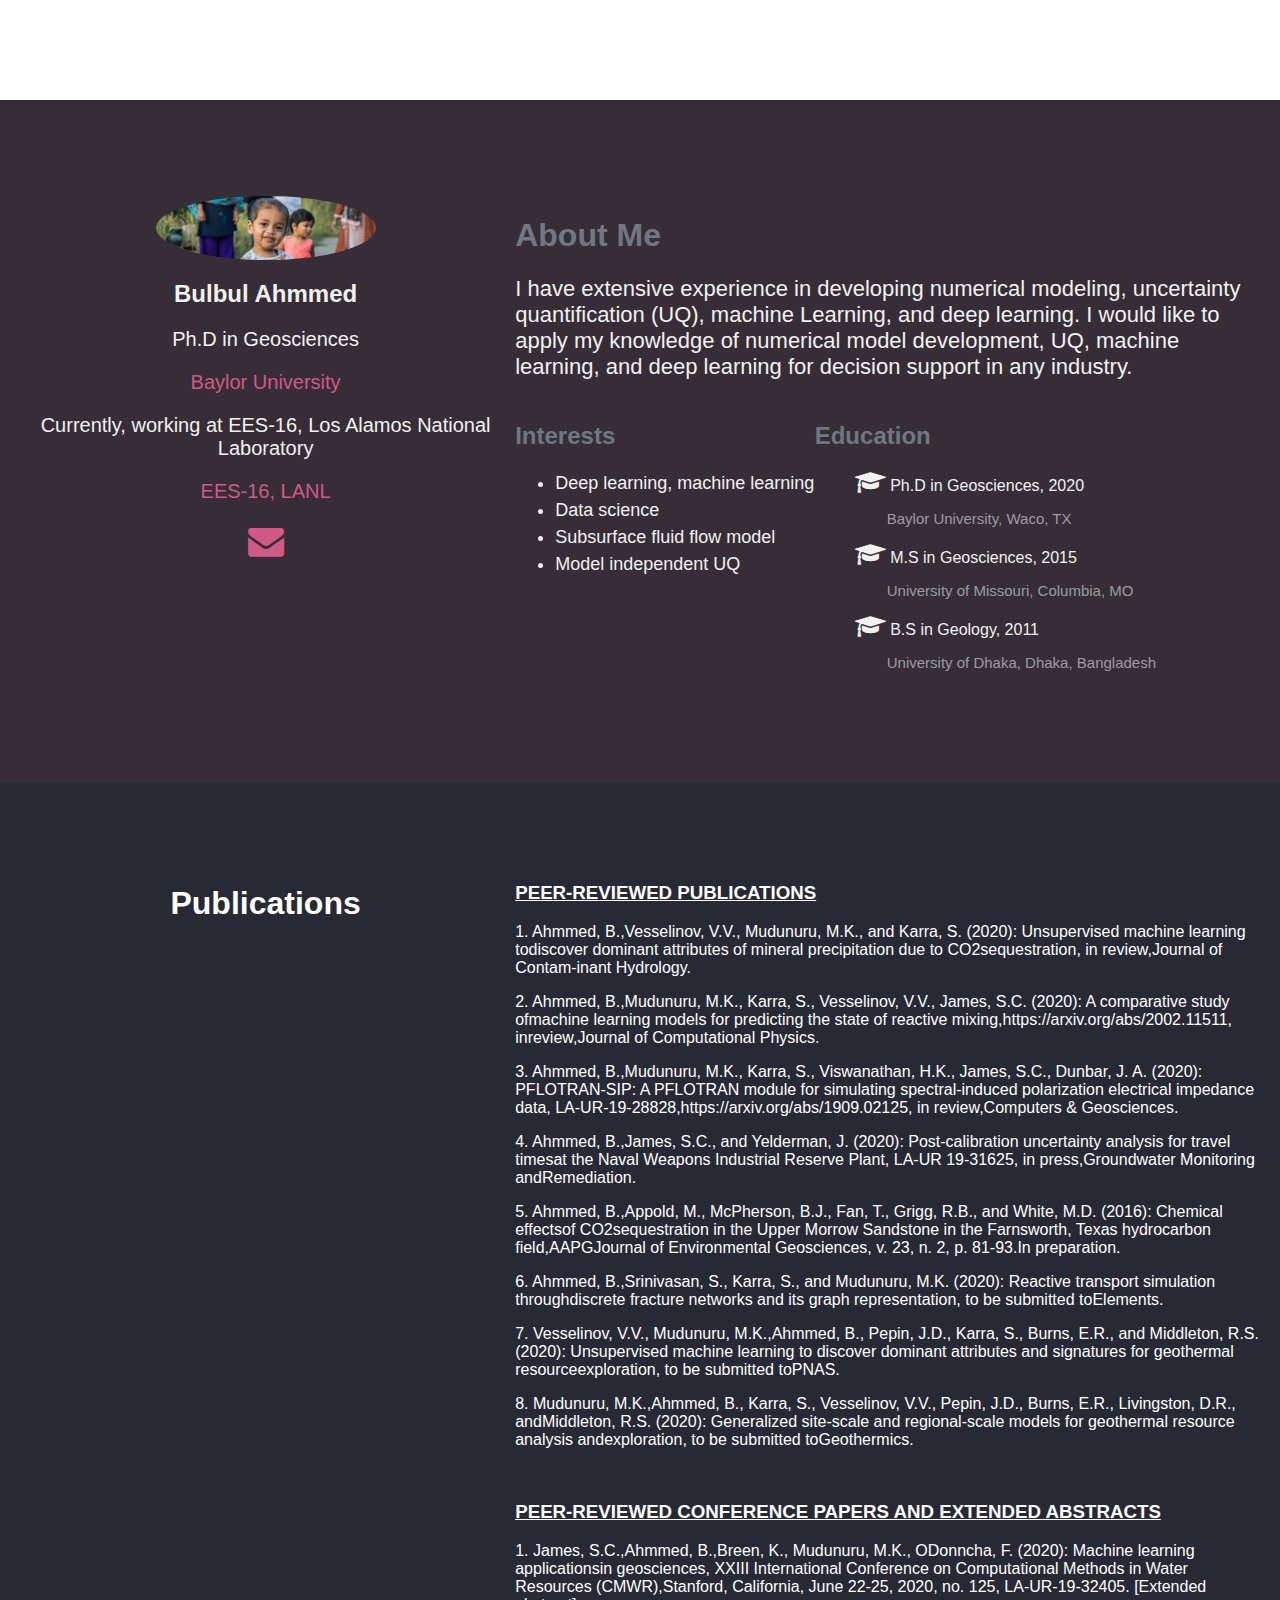
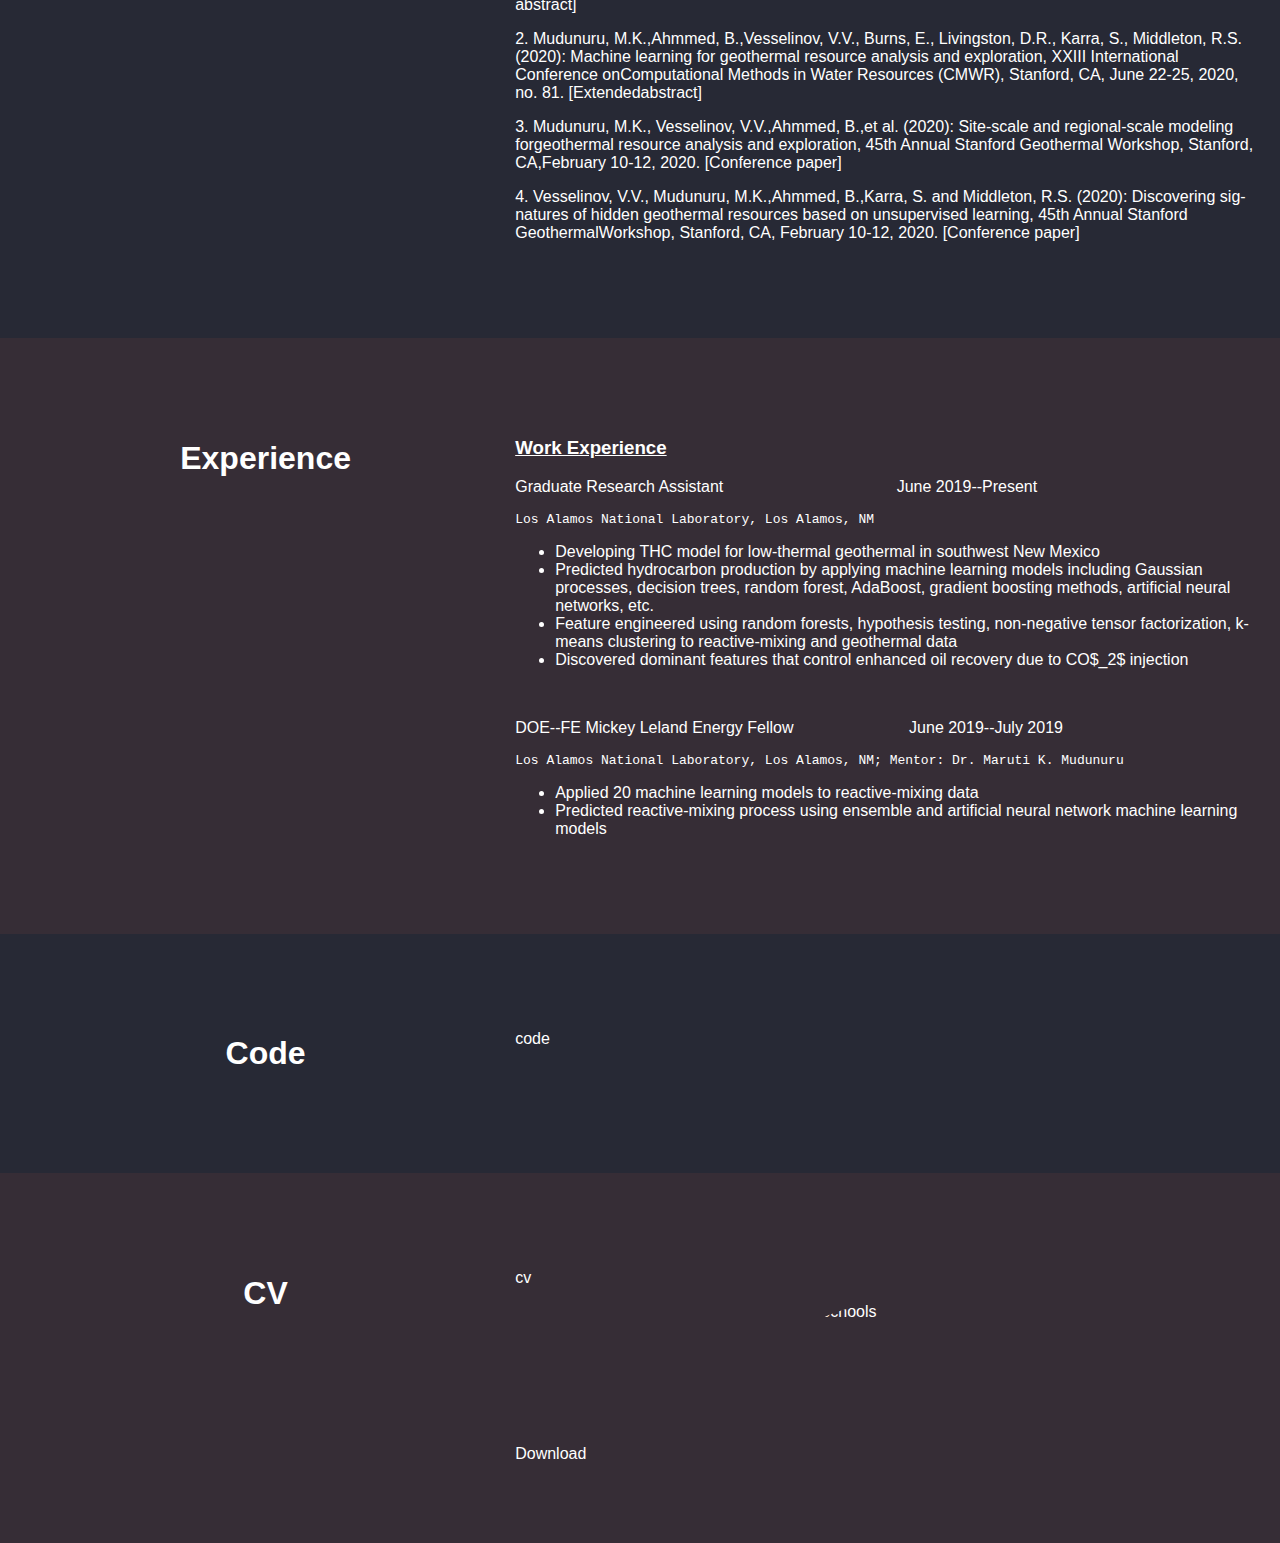
==== commit 324651f5: "Update tab" ====
--- a/index.html
+++ b/index.html
@@ -5,7 +5,7 @@
       <meta name="viewport" content="width=device-width, initial-scale=1.0">
       <meta http-equiv="X-UA-Compatible" content="ie=edge">
       <title>Bulbul Ahmmed</title>
-      <link rel="stylesheet" href="bulbulsite.css">
+      <link rel="stylesheet" href="style.css">
       <link rel="stylesheet" href="https://maxcdn.bootstrapcdn.com/font-awesome/4.7.0/css/font-awesome.min.css">
       <script src="https://code.jquery.com/jquery-3.3.1.js"></script>
 </head>
@@ -18,22 +18,22 @@
                     </div>
 
                     <div class="name">
-                        Bulbul Ahmmed
+                        <li><a href="#section-a">Bulbul Ahmmed</a></li>
                     </div>
                     <div class="menu">
                         <ul>
-                            <li><a href="#">PUBLICATIONS</a></li>
-                            <li><a href="#">EXPERIENCE</a></li>
-                            <li><a href="#">CODE</a></li>
-							<li><a href="#">CV</a></li>
+                            <li><a href="#section-b">PUBLICATIONS</a></li>
+                            <li><a href="#section-c">EXPERIENCE</a></li>
+                            <li><a href="#section-d">CODE</a></li>
+							<li><a href="#section-e">CV</a></li>
                         </ul>
                     </div>
                 </nav>
             </header>
 
-    <section class="section-a">
+    <section id="section-a">
 		<div class="left">
-			<img src="mysite2.jpg">
+			<img src="mysite1.jpg">
 			<h2>Bulbul Ahmmed</h2>
 			<p>Ph.D in Geosciences</p>
 			<p><a href="https://www.baylor.edu/">Baylor University</a></p>
@@ -74,7 +74,7 @@
 			</div>
 		</div>
 	</section>
-	<section class="section-b">
+	<section id="section-b">
 		<div class="publications">
 			<h1 class="pub">Publications</h1>
 		</div>
@@ -99,7 +99,7 @@
 		
 	</section>
 
-	<section class="section-c">
+	<section id="section-c">
 		<div>
 			<h1 class="exp">Experience</h1>
 		</div>
@@ -125,7 +125,7 @@
 		</div>
 	</section>
 
-	<section class="section-d">
+	<section id="section-d">
 		<div>
 			<h1 class="code">Code</h1>
 		</div>
@@ -135,13 +135,14 @@
 		</div>
 	</section>
 
-	<section class="section-e">
+	<section id="section-e">
 		<div>
 			<h1 class="cv">CV</h1>
 		</div>
 
-		<div>
+		<div class="download">
 			<p>cv</p>
+			<a download href="myw3schoolsimage.jpg"><img src="myw3schoolsimage.jpg" alt="W3Schools" width="104" height="142"/>Download</a>
 		</div>
 	</section>
 
--- a/style.css
+++ b/style.css
@@ -0,0 +1,256 @@
+html, body {
+      margin: 0;
+      padding: 0;
+      width: 100%;
+}
+
+body {
+      font-family: "Helvetica Neue",sans-serif;
+      font-weight: lighter;
+}
+
+header {
+      width: 100%;
+      height: 100px;
+      background: url(road.jpg) no-repeat 50% 50%;
+      background-size: cover;
+}
+
+img{
+	width:220px;
+	border-radius:50%;
+	margin-left:auto;
+	margin-right:auto;
+	display:block;
+}
+
+#section-a{
+	background-color:#362d36;
+	display:grid;
+	grid-template-columns:40% auto;
+	padding:6em 1em;	
+}
+
+.left h2{
+	text-align:center;
+	color:#f1f1f1;
+}
+.left p{
+	text-align:center;
+	font-size:20px;
+	color:#f1f1f1;
+}
+.left a{
+	color:#D05985;
+}
+
+.left a:link{
+	text-decoration:none;
+}
+
+.left a:hover{
+	text-decoration:underline;
+}
+.left i:hover{
+	opacity: 1;
+	background-color:#272939;
+	transition: .4s all;
+}
+.right p{
+	font-size:22px;
+	color:#f1f1f1;
+}
+.right h1{
+	color:#6F7881;
+}
+
+.education{
+	display:grid;
+	grid-template-columns:40% auto;
+	padding-top:0;
+}
+
+.interest h2{
+	color:#6F7881;
+}
+
+.interest li{
+	font-size:18px;
+	line-height:1.5;
+	color:#f1f1f1;
+}
+.edu h2{
+	color:#6F7881;
+}
+
+.edu ul{
+	list-style-type:none;
+	color:#f1f1f1;
+}
+.edu p{
+	font-size:15px;
+	padding-left:32px;
+	color:#9B9CA1;
+}
+
+#section-b{
+	background-color:#272935;
+	display:grid;
+	grid-template-columns:40% auto;
+      padding:5em 1em;
+      color:white;	
+}
+.pub{
+      text-align: center;
+}
+
+#section-c{
+	background-color:#362d36;
+	display:grid;
+	grid-template-columns:40% auto;
+      padding:5em 1em;
+      color:white;	
+}
+.exp{
+      text-align: center;
+}
+#section-d{
+	background-color:#272935;
+	display:grid;
+	grid-template-columns:40% auto;
+      padding:5em 1em;
+      color:white;	
+}
+.code{
+      text-align: center;
+}
+#section-e{
+	background-color:#362d36;
+	display:grid;
+	grid-template-columns:40% auto;
+      padding:5em 1em;
+      color:white;	
+}
+.cv{
+      text-align: center;
+}
+.download a{
+      color:white;
+      text-decoration: none;
+}
+
+.name {
+      line-height: 60px;
+      position: fixed;
+      float: left;
+      margin: 16px 46px;
+      color: #fff;
+      font-weight: bold;
+      font-size: 16px;
+      letter-spacing: 2px;
+}
+.name li{
+      list-style: none;
+}
+.name li a{
+      text-decoration: none;
+      color: #fff;
+}
+
+nav {
+      position: fixed;
+      width: 100%;
+      line-height: 60px;
+}
+
+nav ul {
+      
+      list-style: none;
+      background: rgba(0, 0, 0, 0);
+      overflow: hidden;
+      color: #fff;
+      padding: 0;
+      text-align: center;
+      margin: 0;
+      transition: .6s;
+}
+
+nav.black ul {
+      background: #000;
+}
+
+nav ul li {
+      display: inline-block;
+      padding: 16px 10px;
+}
+
+nav ul li a {
+      text-decoration: none;
+      color: #fff;
+      font-size: 16px;
+}
+
+.menu-icon {
+      line-height: 60px;
+      width: 100%;
+      background: #000;
+      text-align: right;
+      box-sizing: border-box;
+      padding: 15px 24px;
+      cursor: pointer;
+      color: #fff;
+      display: none;
+}
+
+@media(max-width: 700px) {
+	.section-a{
+		grid-template-columns:auto;
+		grid-template-rows:auto;
+      }
+      .section-b{
+		grid-template-columns:auto;
+		grid-template-rows:auto;
+      }
+      .section-c{
+		grid-template-columns:auto;
+		grid-template-rows:auto;
+      }
+      .section-d{
+		grid-template-columns:auto;
+		grid-template-rows:auto;
+      }
+      .section-e{
+		grid-template-columns:auto;
+		grid-template-rows:auto;
+      }
+      
+	ul, .education{
+		grid-template-columns:auto;
+		grid-template-rows:auto;
+	}
+      .name {
+            position: fixed;
+            top: 0;
+            margin-top: 16px;
+      }
+      nav ul {
+            max-height: 0px;
+            background: #000;
+      }
+      nav.black ul {
+            background: #000;
+      }
+      .showing {
+            max-height: 34em;
+      }
+      nav ul li {
+            box-sizing: border-box;
+            width: 100%;
+            padding: 24px;
+            text-align: center;
+      }
+      .menu-icon {
+            display: block;
+      }
+
+}
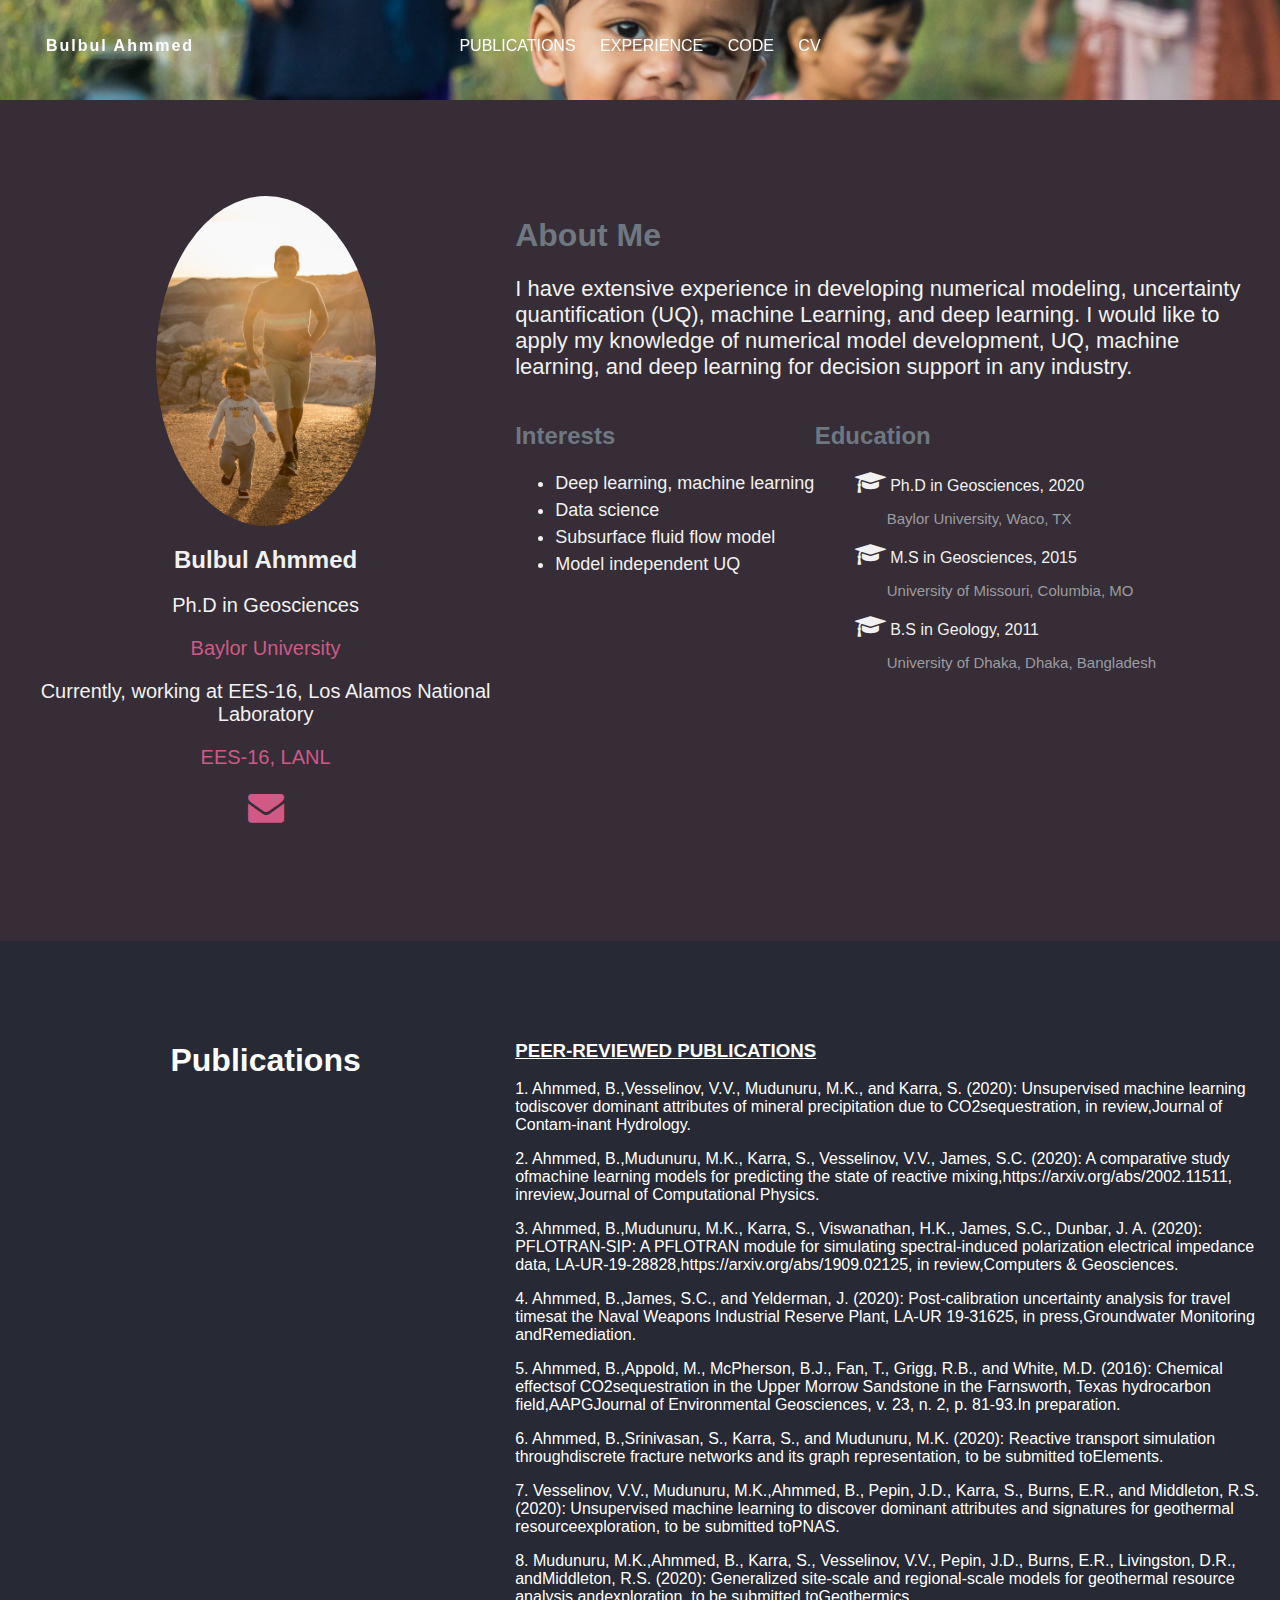
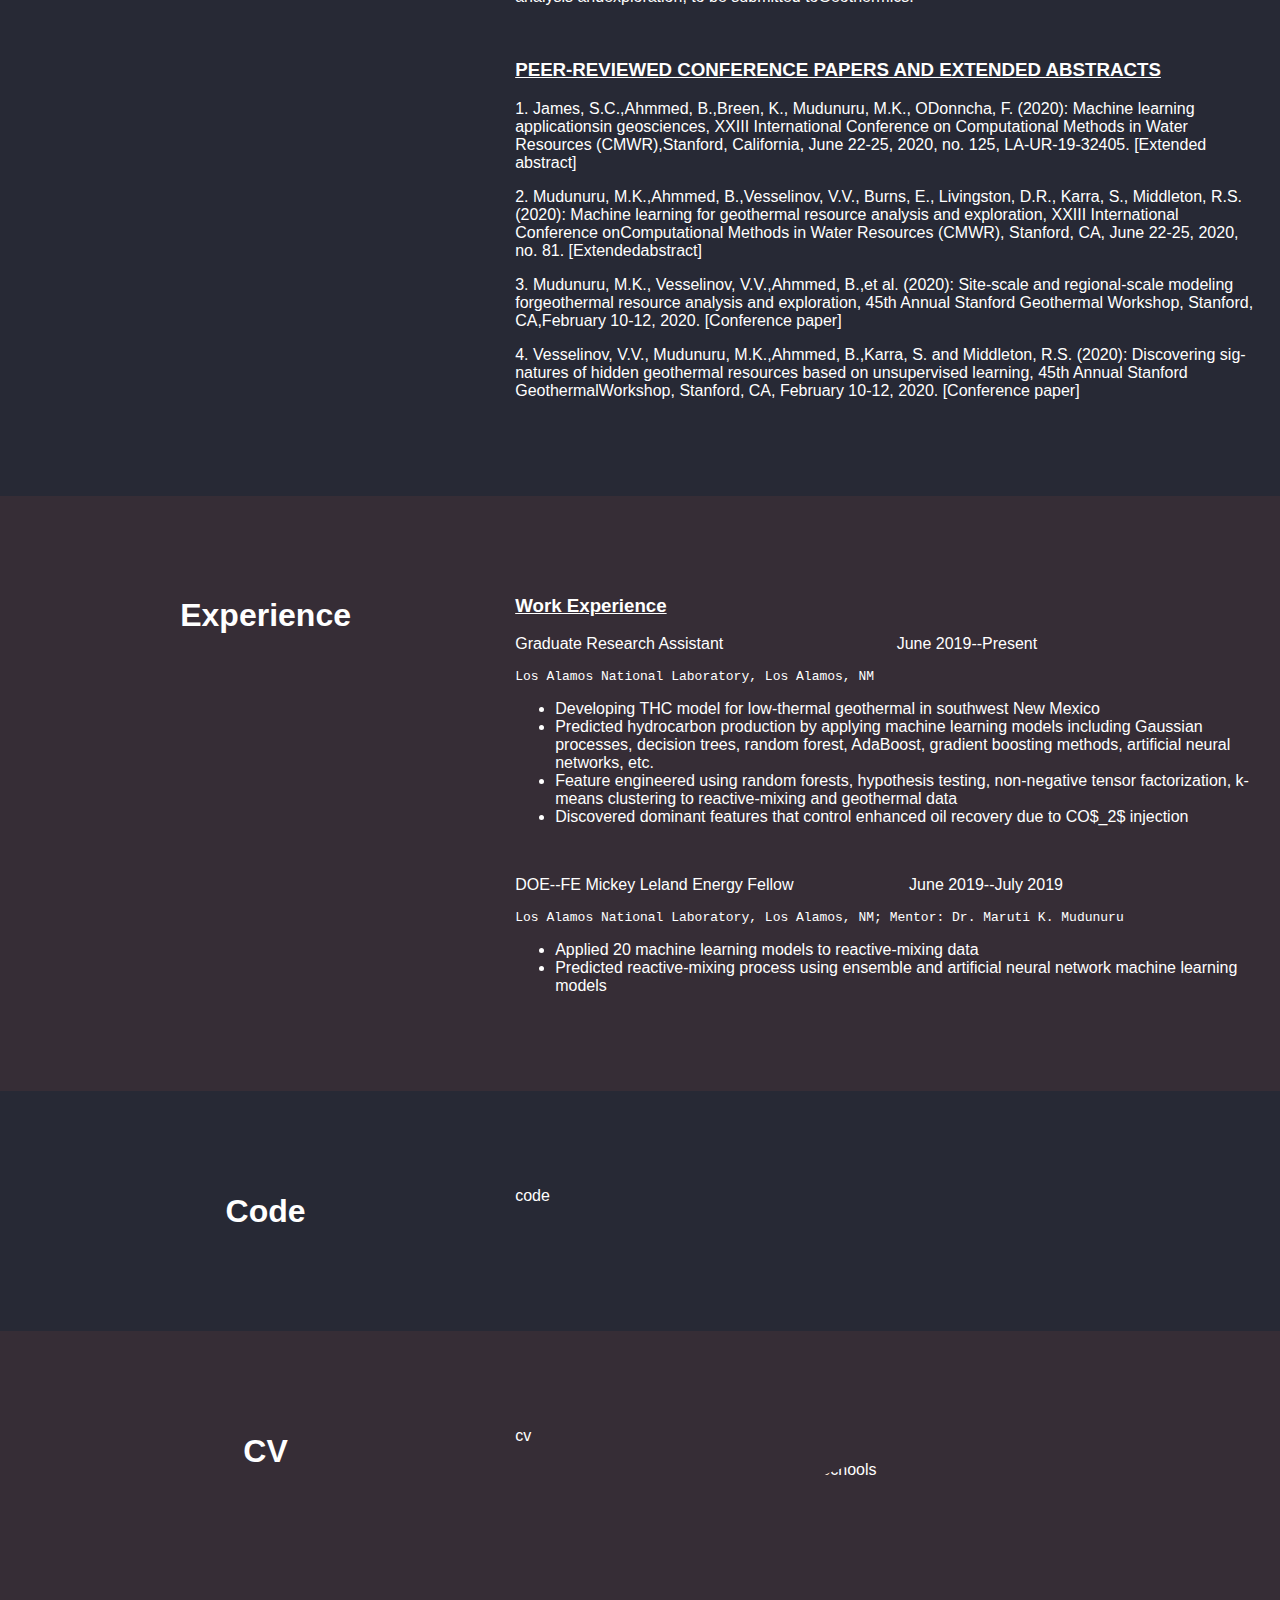
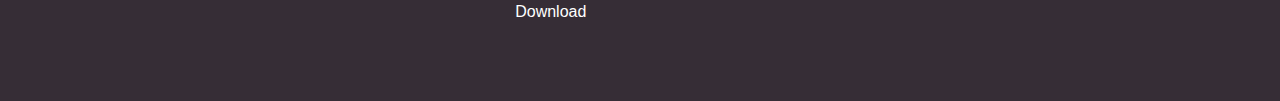
==== commit 10c4b450: "Update tab" ====
--- a/index.html
+++ b/index.html
@@ -33,7 +33,7 @@
 
     <section id="section-a">
 		<div class="left">
-			<img src="mysite1.jpg">
+			<img src="mysite2.jpg">
 			<h2>Bulbul Ahmmed</h2>
 			<p>Ph.D in Geosciences</p>
 			<p><a href="https://www.baylor.edu/">Baylor University</a></p>
--- a/style.css
+++ b/style.css
@@ -12,7 +12,7 @@
 header {
       width: 100%;
       height: 100px;
-      background: url(road.jpg) no-repeat 50% 50%;
+      background: url(mysite1.jpg) no-repeat 50% 50%;
       background-size: cover;
 }
 
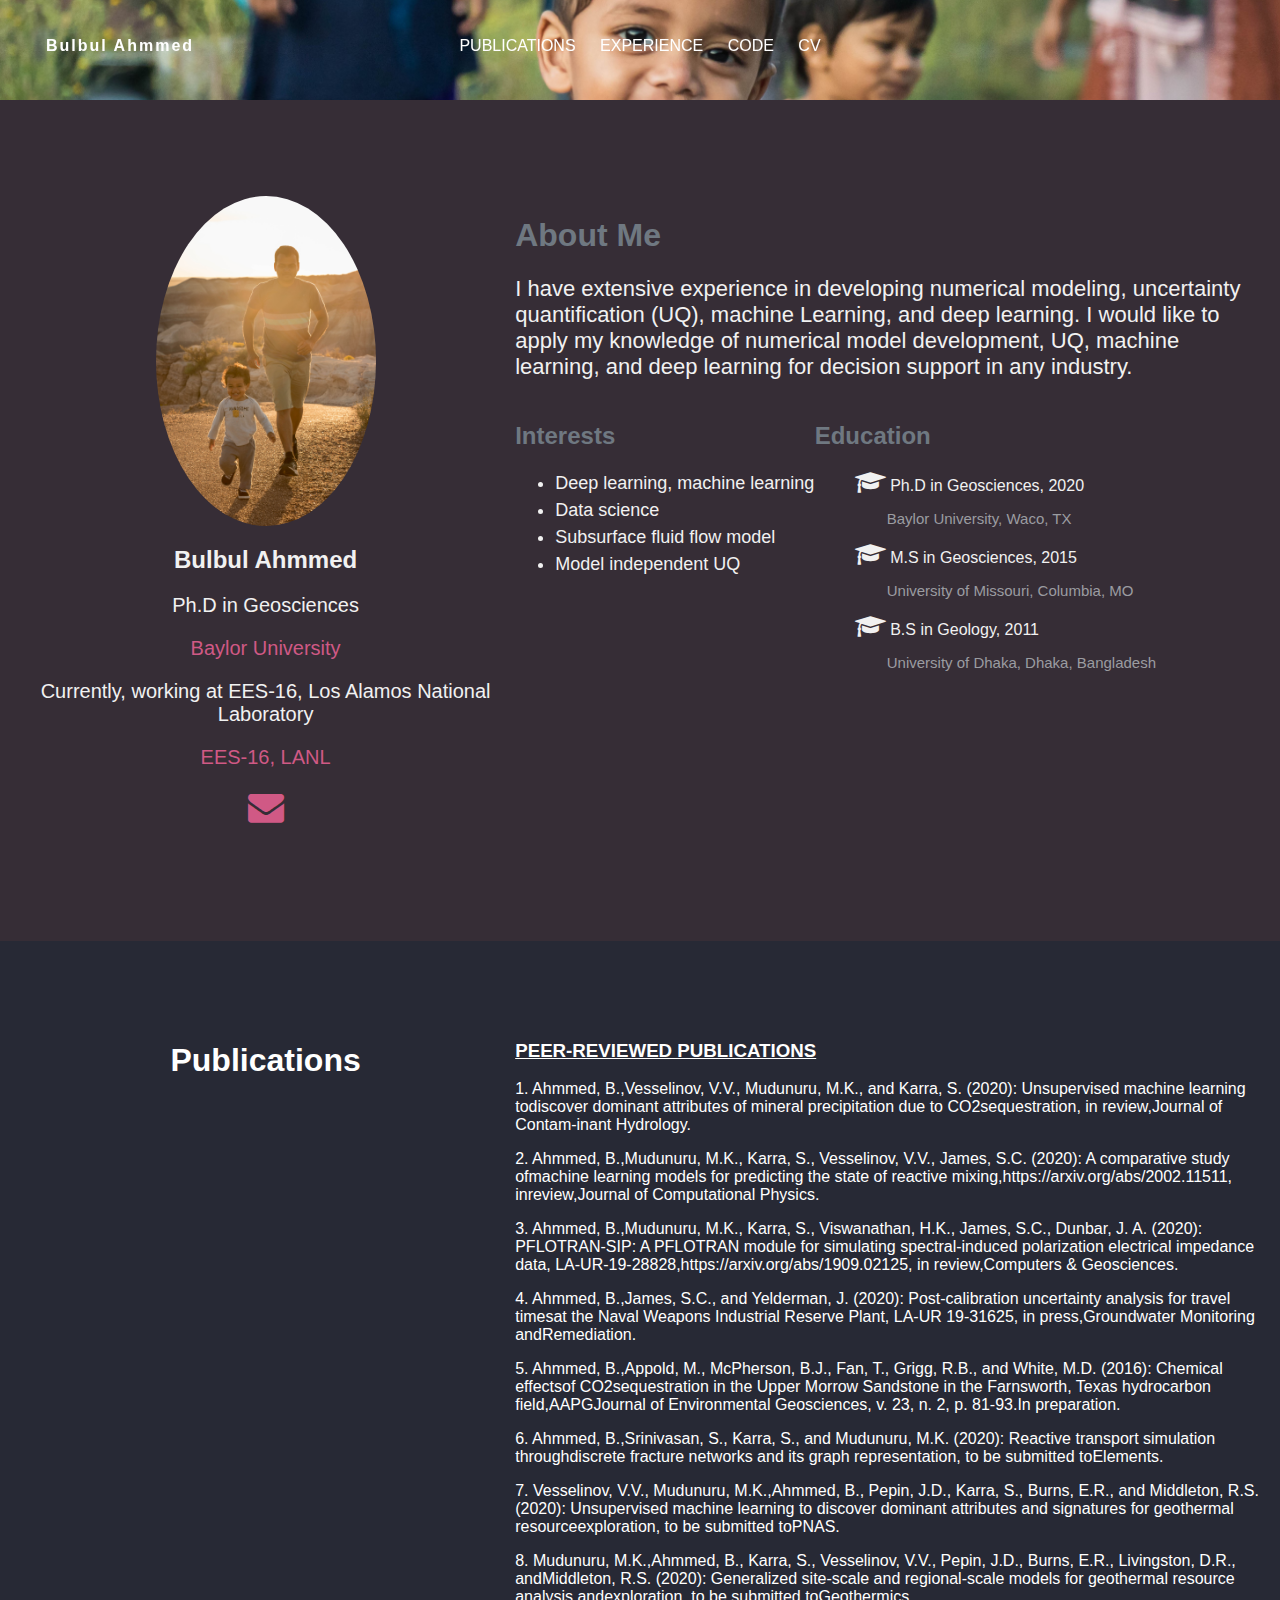
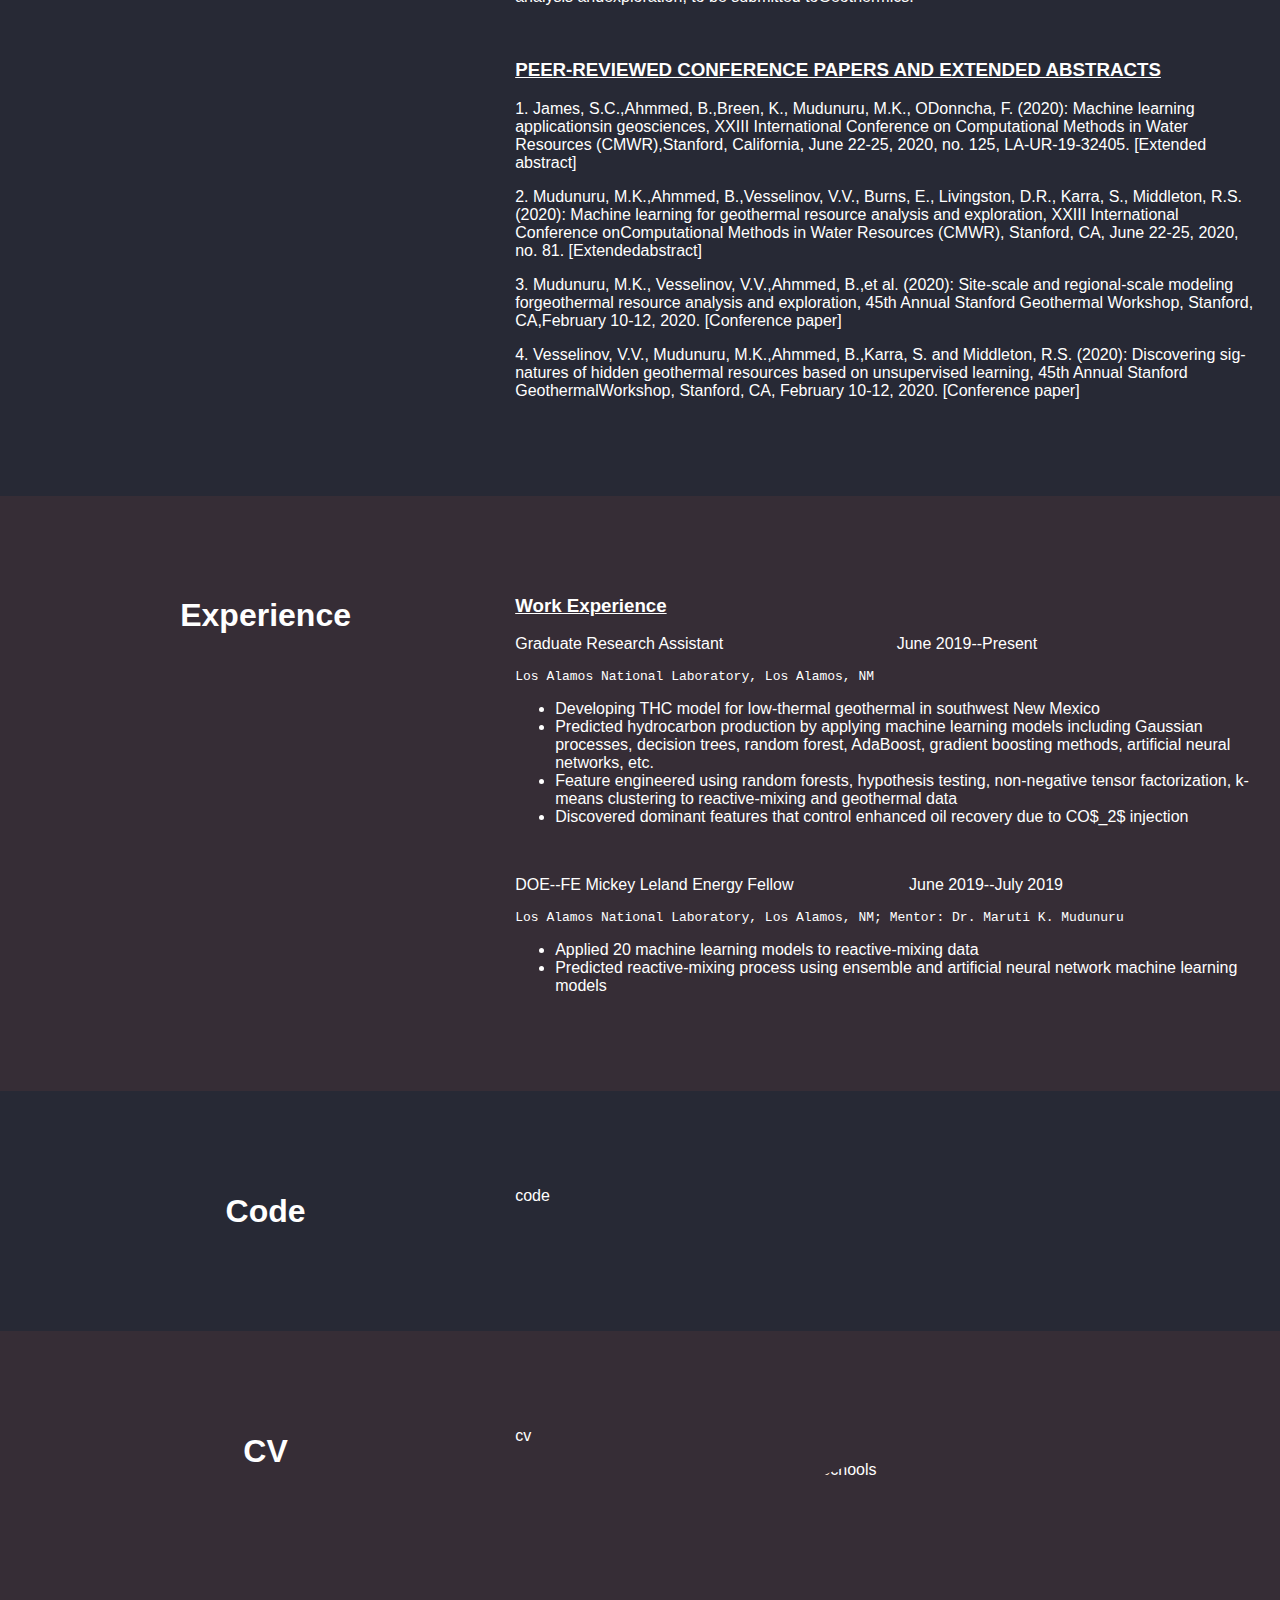
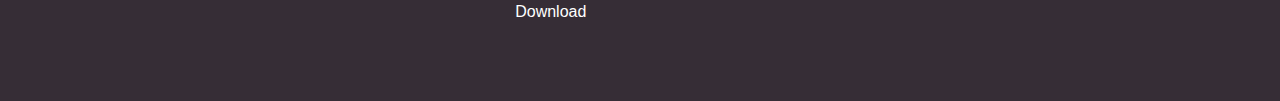
==== commit 1d6d327f: "Fixing download link" ====
--- a/index.html
+++ b/index.html
@@ -142,7 +142,7 @@
 
 		<div class="download">
 			<p>cv</p>
-			<a download href="myw3schoolsimage.jpg"><img src="myw3schoolsimage.jpg" alt="W3Schools" width="104" height="142"/>Download</a>
+			<a download href="https://github.com/bulbulahmmed/Publications/blob/master/Ahmmedetal2016.pdf"><img src="Ahmmedetal2016.pdf" alt="W3Schools" width="104" height="142"/>Download</a>
 		</div>
 	</section>
 
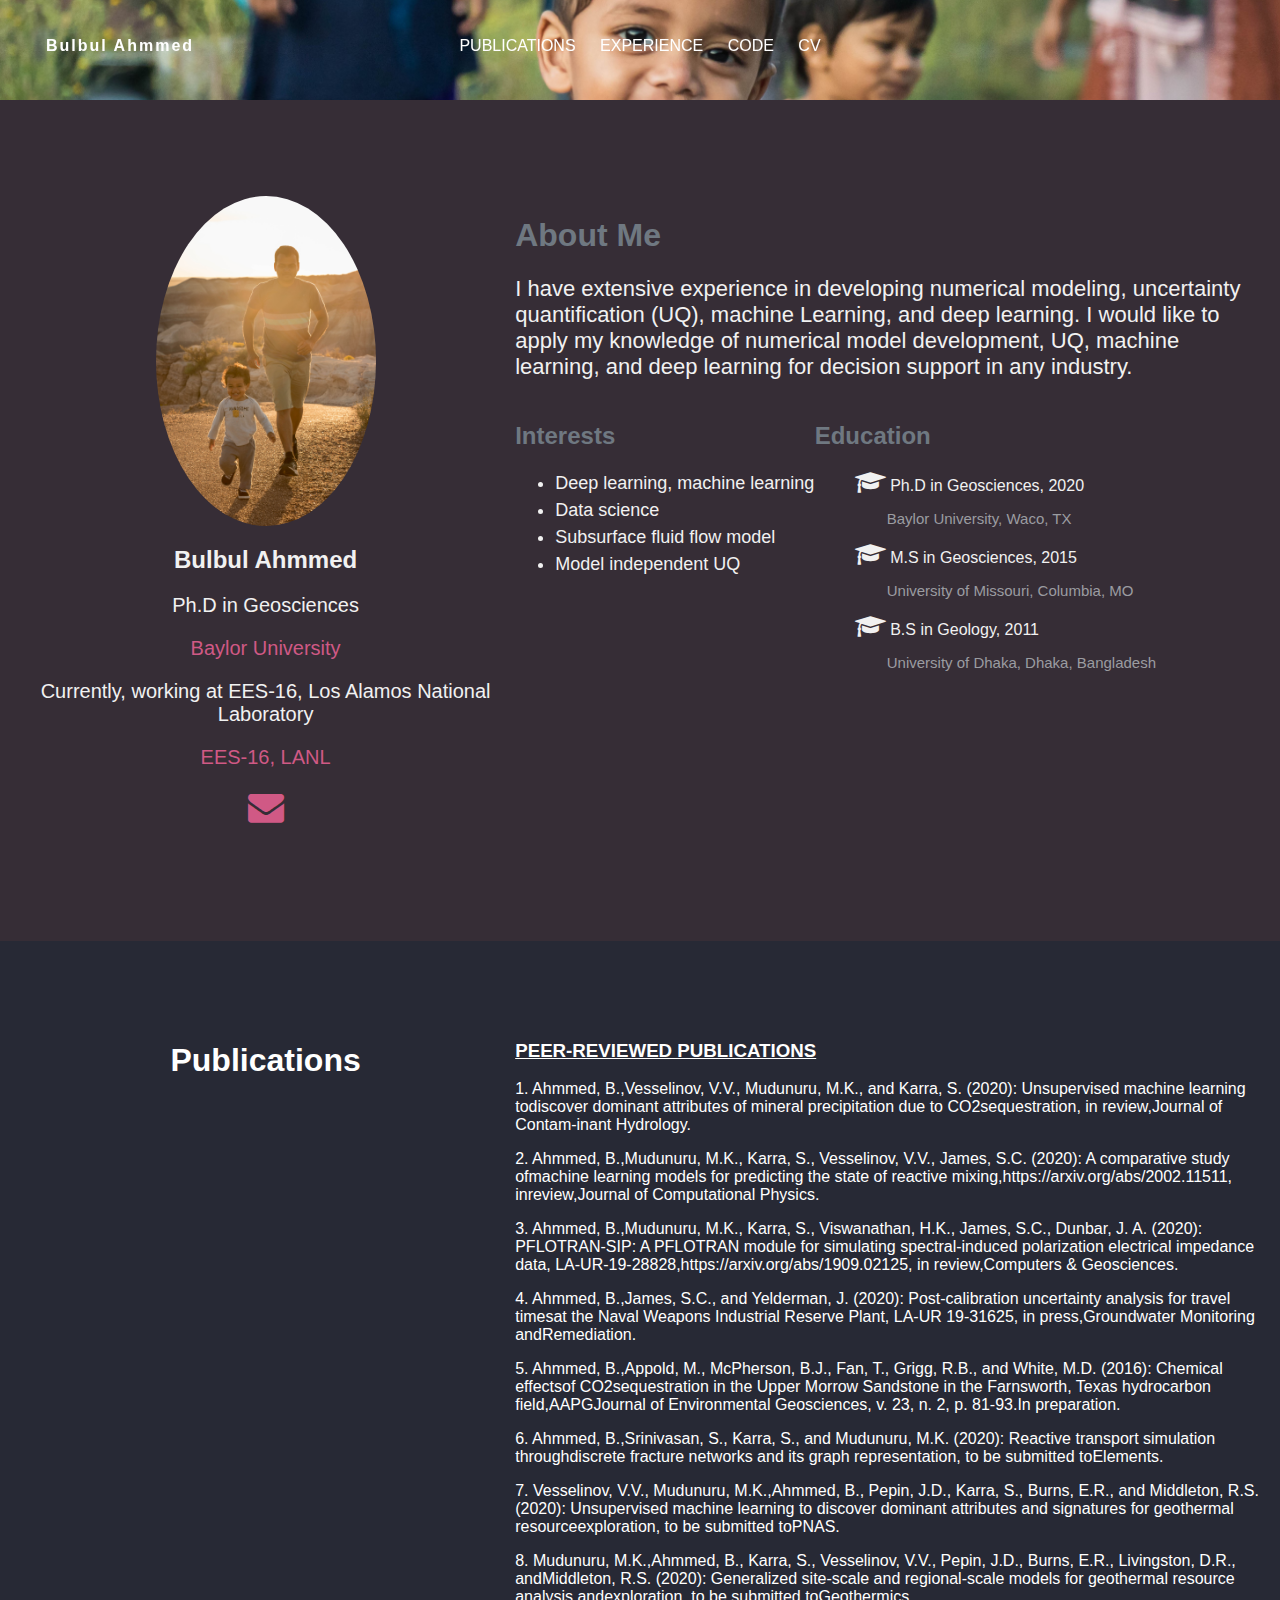
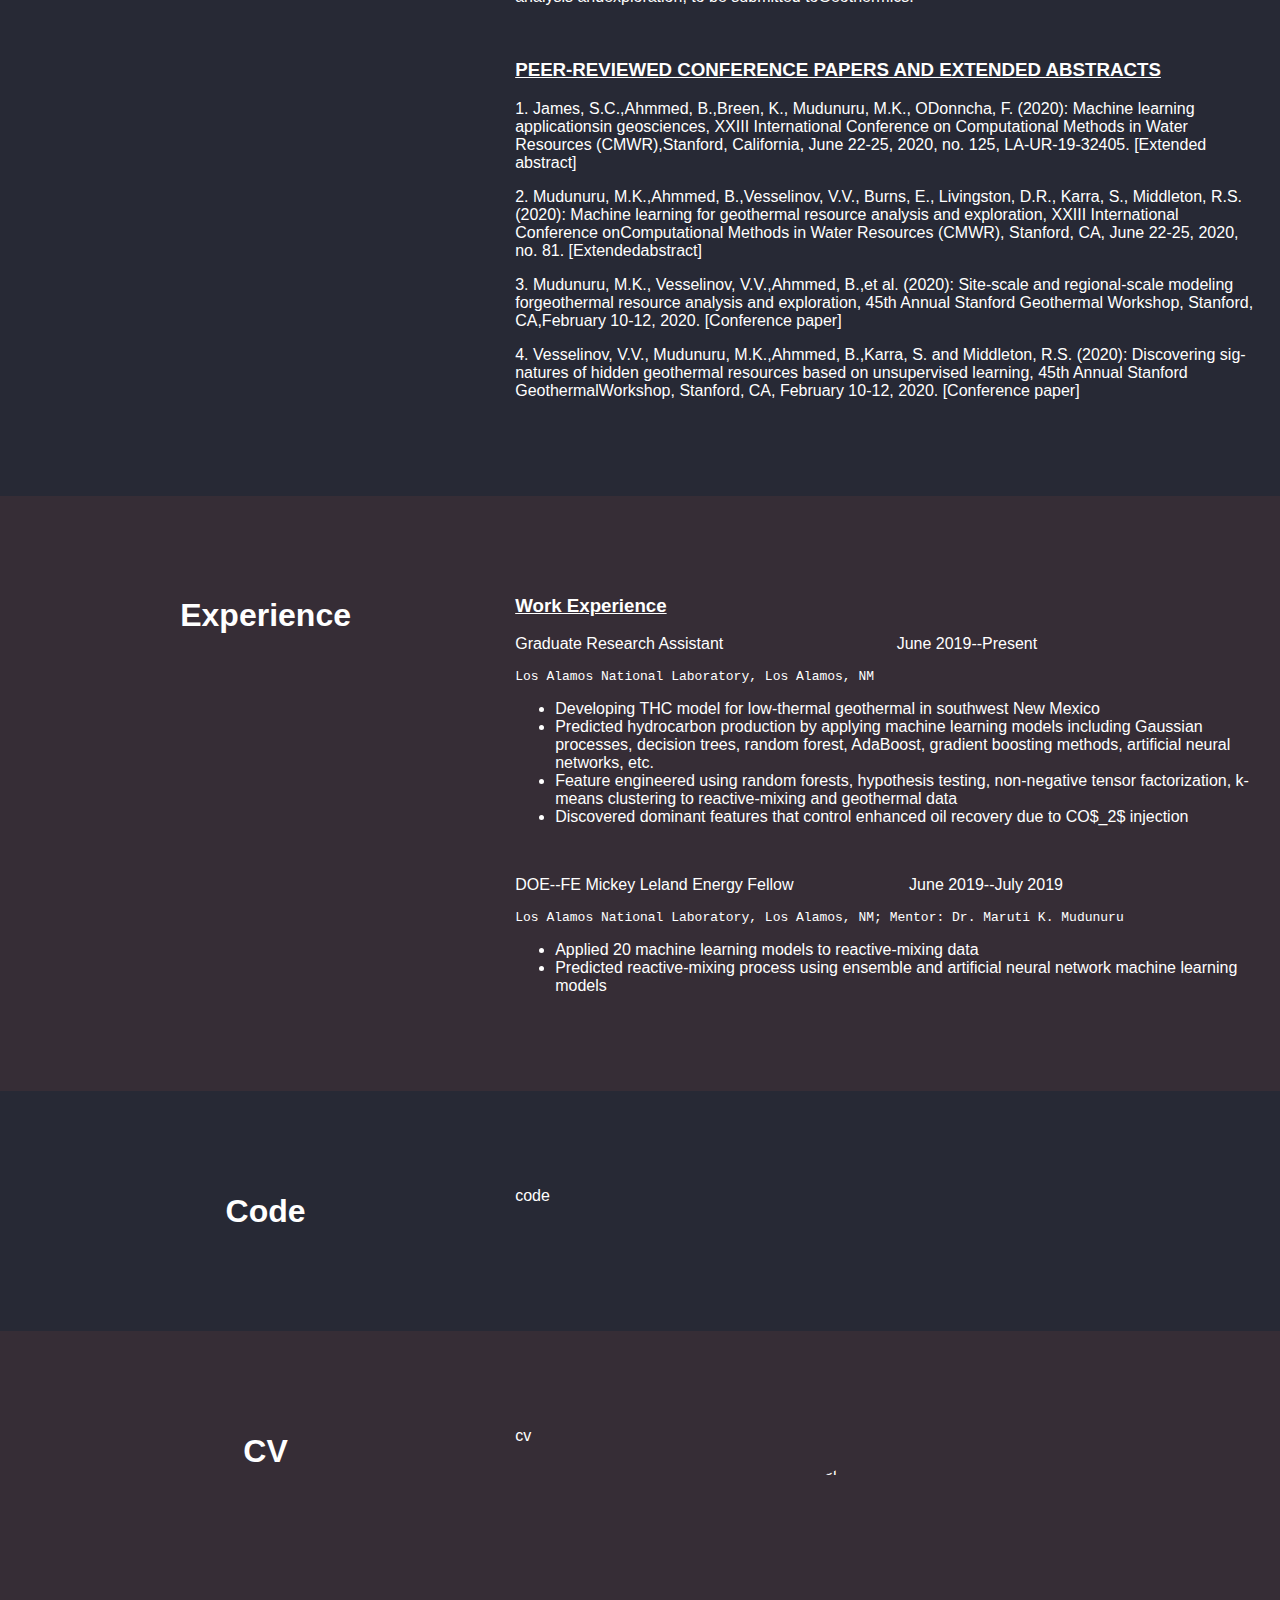
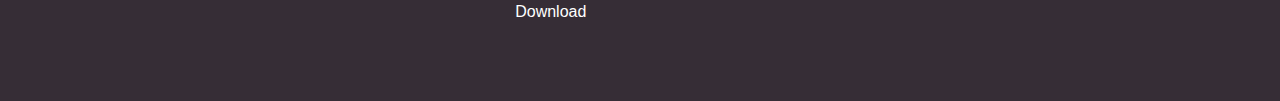
==== commit 70af279f: "Fixing download link" ====
--- a/index.html
+++ b/index.html
@@ -142,7 +142,7 @@
 
 		<div class="download">
 			<p>cv</p>
-			<a download href="https://github.com/bulbulahmmed/Publications/blob/master/Ahmmedetal2016.pdf"><img src="Ahmmedetal2016.pdf" alt="W3Schools" width="104" height="142"/>Download</a>
+			<a download href="https://github.com/bulbulahmmed/Publications/blob/master/Ahmmedetal2016.pdf"><img src="Ahmmedetal2016.pdf" alt="Paper" width="104" height="142"/>Download</a>
 		</div>
 	</section>
 
